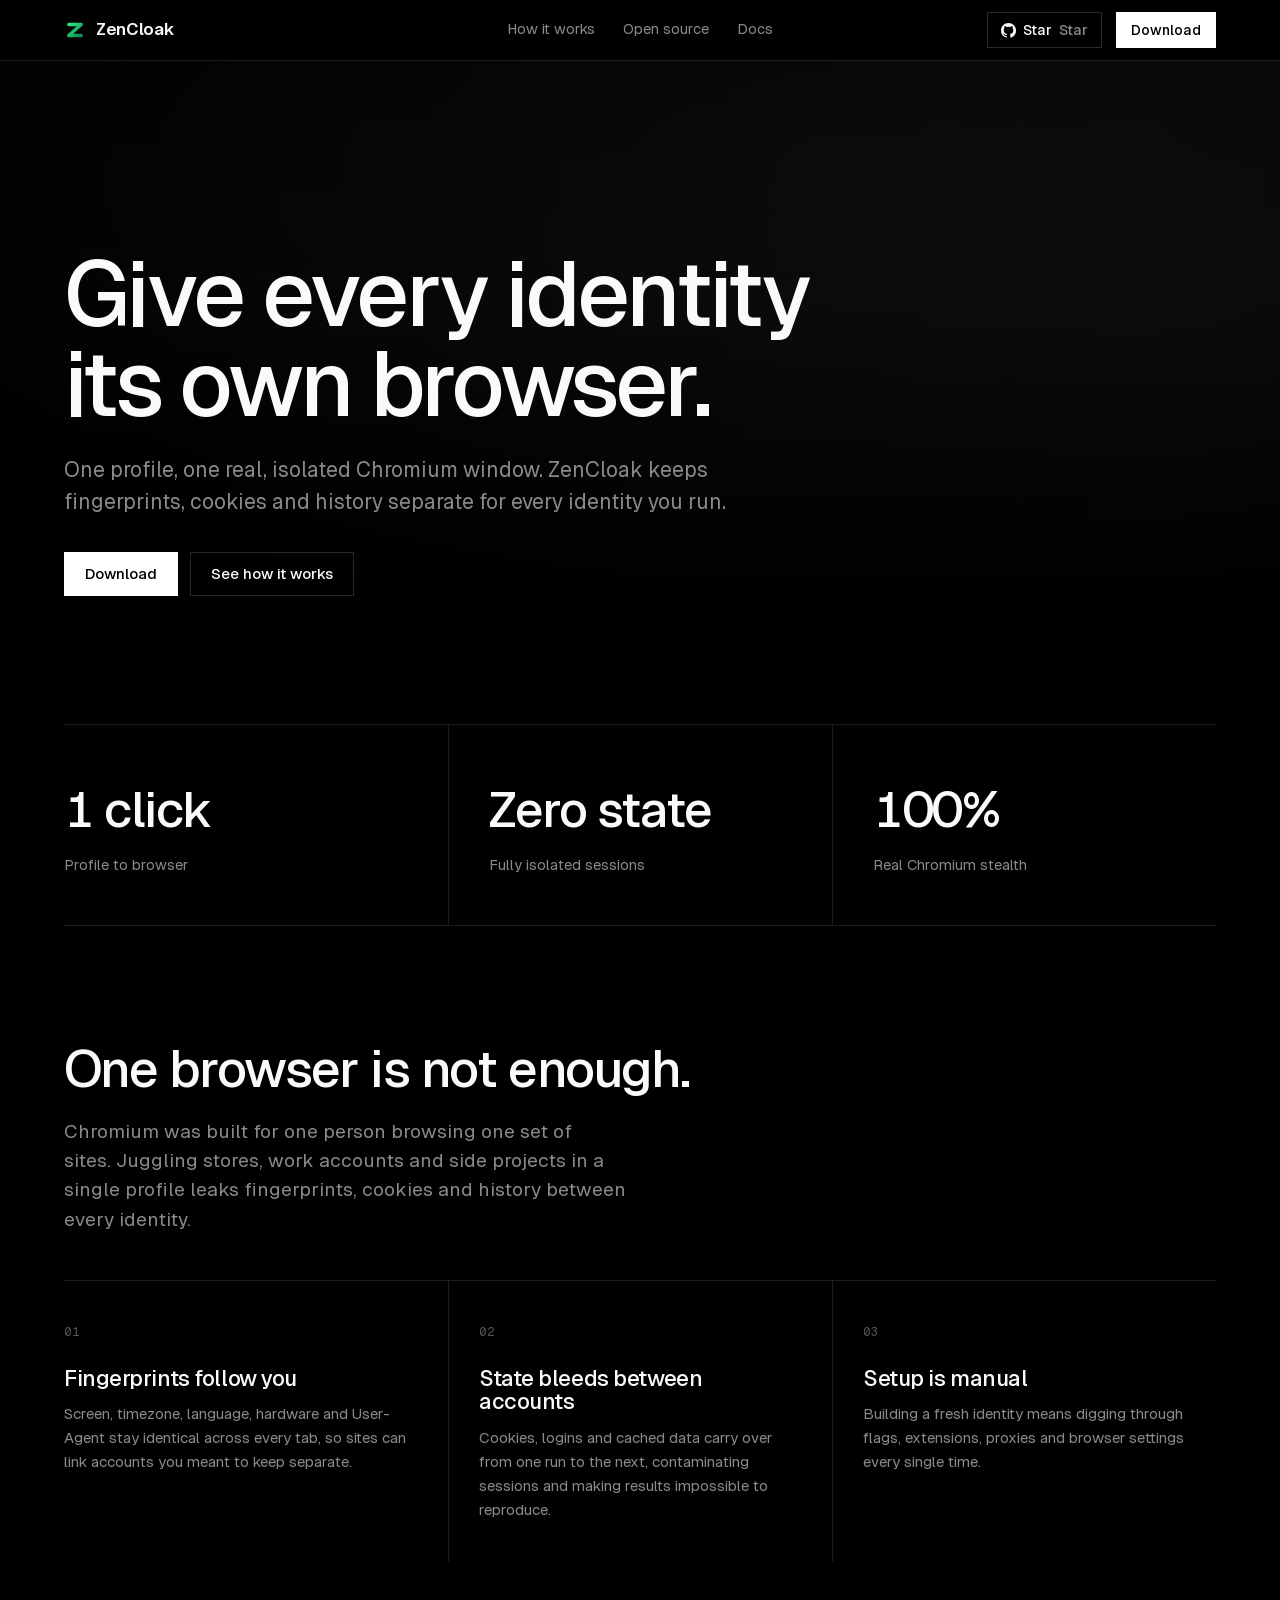
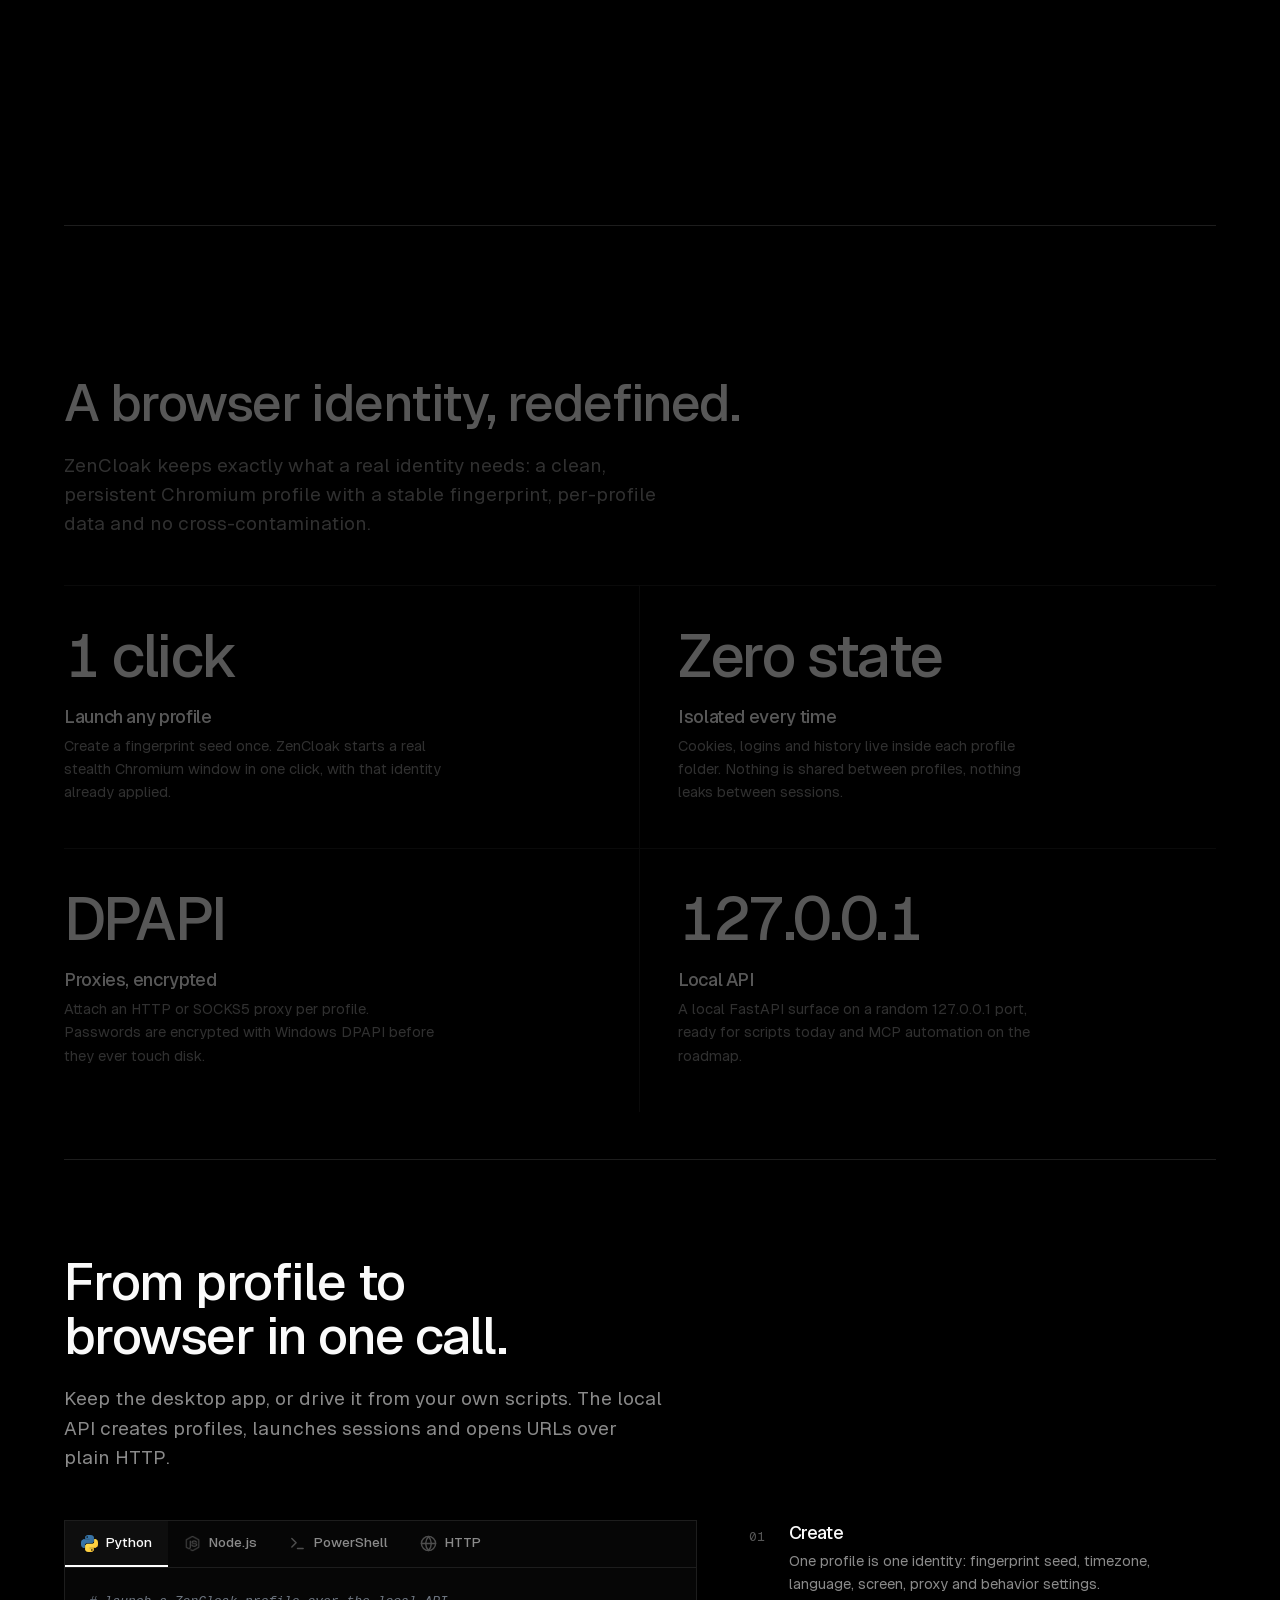
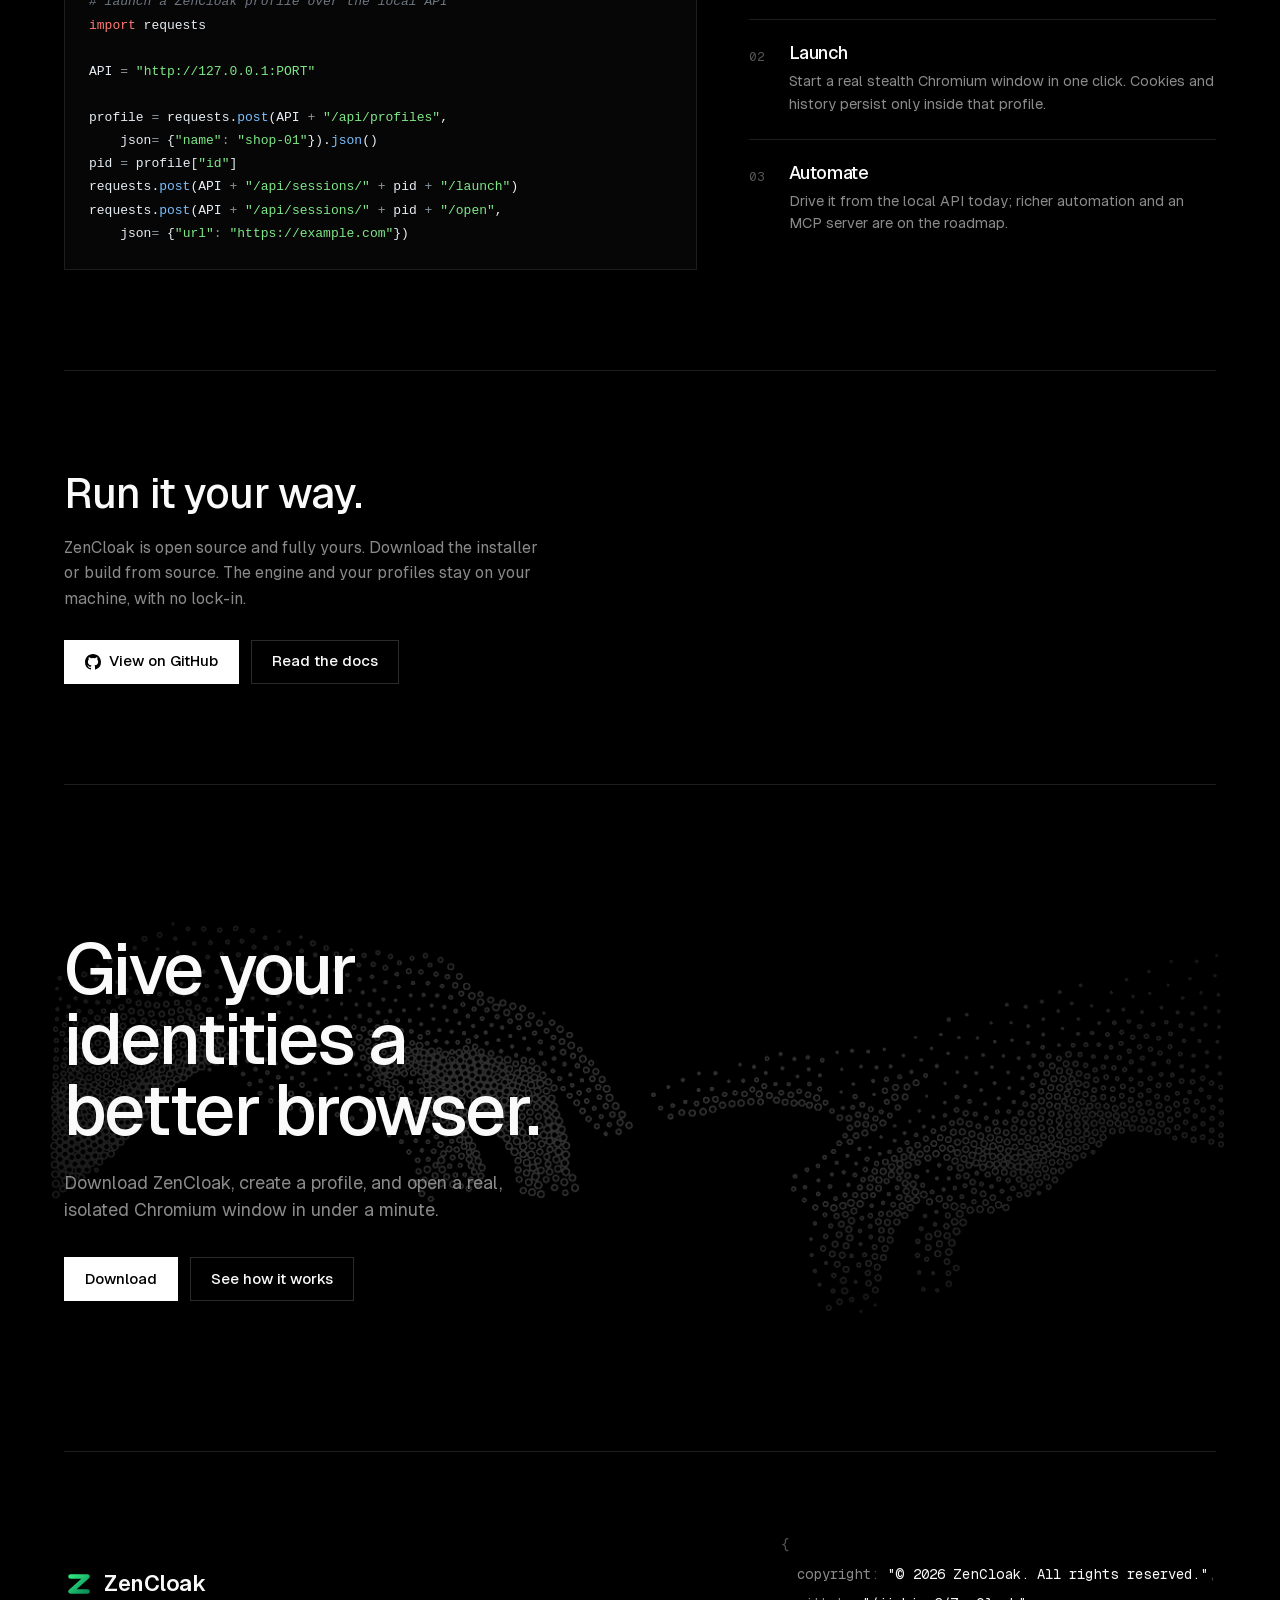
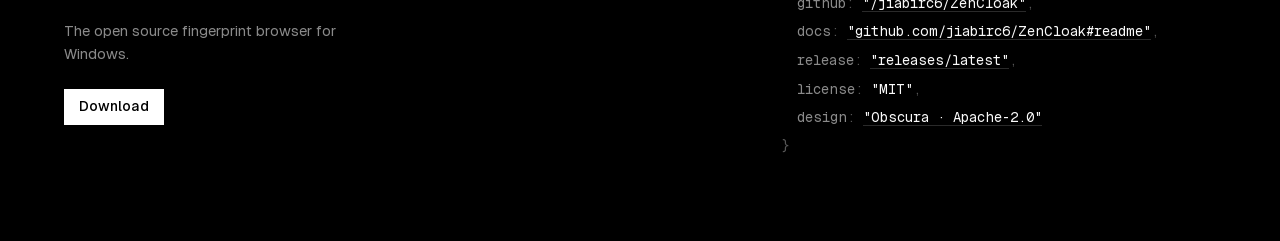
==== site/index.html @ c6fc1a73 "feat: add GitHub Pages homepage for ZenCloak" ====
<!DOCTYPE html>
<html lang="en"><head>
<meta charset="UTF-8">
<meta name="viewport" content="width=device-width, initial-scale=1.0">
<title>ZenCloak · Give every identity its own browser</title>
<meta name="description" content="ZenCloak is an open source fingerprint browser for Windows, built on CloakBrowser stealth Chromium. One profile, one isolated browser identity.">
<link rel="icon" href="favicon.ico" sizes="32x32">
<meta name="theme-color" content="#000000">
<link rel="stylesheet" href="styles.css">
</head>
<body>

<header class="nav">
  <div class="wrap nav-inner">
    <a class="brand" href="#top" aria-label="ZenCloak home">
      <img class="mark" src="assets/logo.svg" alt=""> ZenCloak
    </a>
    <nav class="nav-links">
      <a href="#how">How it works</a>
      <a href="#opensource">Open source</a>
      <a href="https://github.com/jiabirc6/ZenCloak#readme">Docs</a>
    </nav>
    <div class="nav-right">
      <a class="gh-pill" href="#opensource">
        <svg width="15" height="15" viewBox="0 0 16 16" fill="currentColor" aria-hidden="true"><path d="M8 0C3.58 0 0 3.58 0 8a8 8 0 0 0 5.47 7.59c.4.07.55-.17.55-.38v-1.34c-2.23.49-2.7-1.07-2.7-1.07-.36-.93-.89-1.18-.89-1.18-.73-.5.05-.49.05-.49.81.06 1.24.83 1.24.83.71 1.22 1.87.87 2.33.66.07-.52.28-.87.51-1.07-1.78-.2-3.64-.89-3.64-3.95 0-.87.31-1.59.82-2.15-.08-.2-.36-1.02.08-2.12 0 0 .67-.21 2.2.82a7.6 7.6 0 0 1 4 0c1.53-1.04 2.2-.82 2.2-.82.44 1.1.16 1.92.08 2.12.51.56.82 1.28.82 2.15 0 3.07-1.87 3.75-3.65 3.95.29.25.54.73.54 1.48v2.2c0 .21.15.46.55.38A8 8 0 0 0 16 8c0-4.42-3.58-8-8-8Z"></path></svg>
        <span class="star-text">Star</span>
        <span class="star" id="starCount">Star</span>
      </a>
      <a class="btn btn-primary btn-sm" href="https://github.com/jiabirc6/ZenCloak/releases/latest">Download</a>
    </div>
    <button class="nav-toggle" id="navToggle" aria-label="Menu" aria-expanded="false"><span></span></button>
  </div>
</header>
<div class="mnav" id="mnav">
  <a href="#how">How it works</a>
  <a href="#opensource">Open source</a>
  <a href="https://github.com/jiabirc6/ZenCloak#readme">Docs</a>
  <div class="mcta"><a class="btn btn-primary" href="https://github.com/jiabirc6/ZenCloak/releases/latest" style="width:100%;justify-content:center">Download</a></div>
</div>

<a id="top"></a>

<section class="hero">
  <video class="hero-video" autoplay="" muted="" loop="" playsinline="" webkit-playsinline="" preload="auto" disablepictureinpicture="">
    <source src="assets/hero-bg.mp4" type="video/mp4">
  </video>
  <div class="hero-veil"></div>
  <div class="hero-inner">
    <div class="hero-copy">
      <h1 class="reveal in">Give every identity<br>its own browser.</h1>
      <p class="hero-sub reveal d1 in">One profile, one real, isolated Chromium window. ZenCloak keeps fingerprints, cookies and history separate for every identity you run.</p>
      <div class="hero-actions reveal d2 in">
        <a class="btn btn-primary" href="https://github.com/jiabirc6/ZenCloak/releases/latest">Download</a>
        <a class="btn btn-ghost" href="#how">See how it works</a>
      </div>
    </div>
  </div>
</section>

<section class="statband">
  <div class="wrap stats">
    <div class="stat reveal in"><div class="num" data-count="1" data-suffix=" click">1 click</div><div class="lbl">Profile to browser</div></div>
    <div class="stat reveal d1 in"><div class="num">Zero state</div><div class="lbl">Fully isolated sessions</div></div>
    <div class="stat reveal d2 in"><div class="num" data-count="100" data-suffix="%">100%</div><div class="lbl">Real Chromium stealth</div></div>
  </div>
</section>

<div class="stack">

  <section class="section stack-panel" id="problem">
    <div class="panel-body">
      <div class="section-inner">
        <div class="sec-head">
          <h2 class="h-section reveal in">One browser is not enough.</h2>
          <p class="lead reveal d1 in">Chromium was built for one person browsing one set of sites. Juggling stores, work accounts and side projects in a single profile leaks fingerprints, cookies and history between every identity.</p>
        </div>
        <div class="prob-grid">
          <div class="prob reveal in">
            <span class="idx">01</span>
            <h3>Fingerprints follow you</h3>
            <p>Screen, timezone, language, hardware and User-Agent stay identical across every tab, so sites can link accounts you meant to keep separate.</p>
          </div>
          <div class="prob reveal d1 in">
            <span class="idx">02</span>
            <h3>State bleeds between accounts</h3>
            <p>Cookies, logins and cached data carry over from one run to the next, contaminating sessions and making results impossible to reproduce.</p>
          </div>
          <div class="prob reveal d2 in">
            <span class="idx">03</span>
            <h3>Setup is manual</h3>
            <p>Building a fresh identity means digging through flags, extensions, proxies and browser settings every single time.</p>
          </div>
        </div>
      </div>
    </div>
  </section>

  <section class="section stack-panel" id="engine">
    <div class="panel-body">
      <div class="section-inner">
        <div class="sec-head">
          <h2 class="h-section reveal in">A browser identity, redefined.</h2>
          <p class="lead reveal d1 in">ZenCloak keeps exactly what a real identity needs: a clean, persistent Chromium profile with a stable fingerprint, per-profile data and no cross-contamination.</p>
        </div>
        <div class="feat-grid">
          <div class="feat reveal in">
            <div class="metric">1 click</div>
            <h3>Launch any profile</h3>
            <p>Create a fingerprint seed once. ZenCloak starts a real stealth Chromium window in one click, with that identity already applied.</p>
          </div>
          <div class="feat reveal d1 in">
            <div class="metric">Zero state</div>
            <h3>Isolated every time</h3>
            <p>Cookies, logins and history live inside each profile folder. Nothing is shared between profiles, nothing leaks between sessions.</p>
          </div>
          <div class="feat reveal in">
            <div class="metric">DPAPI</div>
            <h3>Proxies, encrypted</h3>
            <p>Attach an HTTP or SOCKS5 proxy per profile. Passwords are encrypted with Windows DPAPI before they ever touch disk.</p>
          </div>
          <div class="feat reveal d1 in">
            <div class="metric">127.0.0.1</div>
            <h3>Local API</h3>
            <p>A local FastAPI surface on a random 127.0.0.1 port, ready for scripts today and MCP automation on the roadmap.</p>
          </div>
        </div>
      </div>
    </div>
  </section>

</div>

<section class="section" id="how">
  <div class="section-inner">
    <div class="sec-head">
      <h2 class="h-section reveal in">From profile to browser in one call.</h2>
      <p class="lead reveal d1 in">Keep the desktop app, or drive it from your own scripts. The local API creates profiles, launches sessions and opens URLs over plain HTTP.</p>
    </div>
    <div class="how">
      <div class="code-panel reveal in">
        <div class="code-tabs" role="tablist">
          <button class="code-tab active" data-lang="py" role="tab"><img src="assets/tech/python.png" alt="">Python</button>
          <button class="code-tab" data-lang="js" role="tab"><img src="assets/tech/node.png" alt="">Node.js</button>
          <button class="code-tab" data-lang="pwsh" role="tab"><svg width="17" height="17" viewBox="0 0 24 24" fill="none" stroke="currentColor" stroke-width="2" stroke-linecap="round" stroke-linejoin="round" aria-hidden="true"><polyline points="4 17 10 11 4 5"></polyline><line x1="12" y1="19" x2="20" y2="19"></line></svg>PowerShell</button>
          <button class="code-tab" data-lang="http" role="tab"><svg width="17" height="17" viewBox="0 0 24 24" fill="none" stroke="currentColor" stroke-width="2" stroke-linecap="round" stroke-linejoin="round" aria-hidden="true"><circle cx="12" cy="12" r="10"></circle><line x1="2" y1="12" x2="22" y2="12"></line><path d="M12 2a15.3 15.3 0 0 1 4 10 15.3 15.3 0 0 1-4 10 15.3 15.3 0 0 1-4-10 15.3 15.3 0 0 1 4-10z"></path></svg>HTTP</button>
        </div>
        <div class="code-body" id="codeBody"><pre></pre></div>
      </div>
      <div class="steps reveal d1 in">
        <div class="step">
          <span class="sidx">01</span>
          <div><h3>Create</h3><p>One profile is one identity: fingerprint seed, timezone, language, screen, proxy and behavior settings.</p></div>
        </div>
        <div class="step">
          <span class="sidx">02</span>
          <div><h3>Launch</h3><p>Start a real stealth Chromium window in one click. Cookies and history persist only inside that profile.</p></div>
        </div>
        <div class="step">
          <span class="sidx">03</span>
          <div><h3>Automate</h3><p>Drive it from the local API today; richer automation and an MCP server are on the roadmap.</p></div>
        </div>
      </div>
    </div>
  </div>
</section>

<section class="section" id="opensource">
  <div class="section-inner">
    <div class="oss oss-single">
      <div class="reveal in">
        <h2>Run it your way.</h2>
        <p>ZenCloak is open source and fully yours. Download the installer or build from source. The engine and your profiles stay on your machine, with no lock-in.</p>
        <div class="oss-actions">
          <a class="btn btn-primary" href="https://github.com/jiabirc6/ZenCloak">
            <svg width="16" height="16" viewBox="0 0 16 16" fill="currentColor" aria-hidden="true"><path d="M8 0C3.58 0 0 3.58 0 8a8 8 0 0 0 5.47 7.59c.4.07.55-.17.55-.38v-1.34c-2.23.49-2.7-1.07-2.7-1.07-.36-.93-.89-1.18-.89-1.18-.73-.5.05-.49.05-.49.81.06 1.24.83 1.24.83.71 1.22 1.87.87 2.33.66.07-.52.28-.87.51-1.07-1.78-.2-3.64-.89-3.64-3.95 0-.87.31-1.59.82-2.15-.08-.2-.36-1.02.08-2.12 0 0 .67-.21 2.2.82a7.6 7.6 0 0 1 4 0c1.53-1.04 2.2-.82 2.2-.82.44 1.1.16 1.92.08 2.12.51.56.82 1.28.82 2.15 0 3.07-1.87 3.75-3.65 3.95.29.25.54.73.54 1.48v2.2c0 .21.15.46.55.38A8 8 0 0 0 16 8c0-4.42-3.58-8-8-8Z"></path></svg>
            View on GitHub
          </a>
          <a class="btn btn-ghost" href="https://github.com/jiabirc6/ZenCloak#readme">Read the docs</a>
        </div>
      </div>
    </div>
  </div>
</section>

<section class="cta" id="cta">
  <div class="cta-hands"><img src="assets/dot-matrix-hands.png" alt=""></div>
  <div class="cta-mask"></div>
  <div class="cta-inner">
    <div class="cta-copy">
      <h2 class="reveal in">Give your identities a<br>better browser.</h2>
      <p class="reveal d1 in">Download ZenCloak, create a profile, and open a real, isolated Chromium window in under a minute.</p>
      <div class="cta-actions reveal d2 in">
        <a class="btn btn-primary" href="https://github.com/jiabirc6/ZenCloak/releases/latest">Download</a>
        <a class="btn btn-ghost" href="#how">See how it works</a>
      </div>
    </div>
  </div>
</section>

<footer class="footer">
  <div class="footer-inner">
    <div class="footer-brand">
      <a class="brand brand-lg" href="#top"><img class="mark" src="assets/logo.svg" alt=""> ZenCloak</a>
      <p class="tagline">The open source fingerprint browser for Windows.</p>
      <div class="footer-cta"><a class="btn btn-primary btn-sm" href="https://github.com/jiabirc6/ZenCloak/releases/latest">Download</a></div>
    </div>
    <pre class="footer-config" aria-label="Footer links"><span class="brace">{</span>
  <span class="k">copyright</span><span class="p">:</span> <span class="s">"© 2026 ZenCloak. All rights reserved."</span><span class="p">,</span>
  <span class="k">github</span><span class="p">:</span> <a class="s lnk" href="https://github.com/jiabirc6/ZenCloak">"/jiabirc6/ZenCloak"</a><span class="p">,</span>
  <span class="k">docs</span><span class="p">:</span> <a class="s lnk" href="https://github.com/jiabirc6/ZenCloak#readme">"github.com/jiabirc6/ZenCloak#readme"</a><span class="p">,</span>
  <span class="k">release</span><span class="p">:</span> <a class="s lnk" href="https://github.com/jiabirc6/ZenCloak/releases/latest">"releases/latest"</a><span class="p">,</span>
  <span class="k">license</span><span class="p">:</span> <span class="s">"MIT"</span><span class="p">,</span>
  <span class="k">design</span><span class="p">:</span> <a class="s lnk" href="https://github.com/h4ckf0r0day/obscura">"Obscura · Apache-2.0"</a>
<span class="brace">}</span></pre>
  </div>
</footer>

<script src="app.js"></script>

</body></html>
---- site/styles.css ----
@font-face{font-family:'Geist';src:url('fonts/Geist-Variable.woff2') format('woff2');font-weight:300 700;font-display:swap;}
@font-face{font-family:'Geist Mono';src:url('fonts/GeistMono-Variable.woff2') format('woff2');font-weight:400 500;font-display:swap;}
/* ============================================================
   OBSCURA, monochrome browser-engine landing page
   Geist / Geist Mono · sharp corners · pure black & white
   ============================================================ */

:root {
  --bg: #000000;
  --bg-1: #0a0a0a;
  --bg-2: #121212;
  --line: #1d1d1d;
  --line-2: #2a2a2a;
  --fg: #e8e8e8;
  --fg-strong: #fafafa;
  --muted: #8a8a8a;
  --faint: #565656;
  --white: #ffffff;

  --sans: "Geist", -apple-system, BlinkMacSystemFont, "Segoe UI", sans-serif;
  --mono: "Geist Mono", ui-monospace, "SF Mono", Menlo, monospace;

  --maxw: 1200px;
  --pad: 24px;
  --ease: cubic-bezier(0.22, 1, 0.36, 1);
}

* { margin: 0; padding: 0; box-sizing: border-box; }

html { scroll-behavior: smooth; }

body {
  background: var(--bg);
  color: var(--fg);
  font-family: var(--sans);
  font-feature-settings: "cv01", "cv03", "ss01";
  -webkit-font-smoothing: antialiased;
  text-rendering: optimizeLegibility;
  line-height: 1.5;
  overflow-x: hidden;
}

::selection { background: var(--white); color: #000; }

a { color: inherit; text-decoration: none; }
img, video { display: block; max-width: 100%; }

/* ---------- layout primitives ---------- */
.wrap {
  width: 100%;
  max-width: var(--maxw);
  margin: 0 auto;
  padding-left: var(--pad);
  padding-right: var(--pad);
}

/* section dividers, constrained to the content column (not full-bleed) */
.section { position: relative; }
.section, .statband, .cta, .footer { position: relative; }
.section::before, .statband::before, .cta::before, .footer::before {
  content: "";
  position: absolute; top: 0; left: 50%; transform: translateX(-50%);
  width: calc(min(var(--maxw), 100%) - 2 * var(--pad));
  height: 1px; background: var(--line);
  pointer-events: none; z-index: 5;
}
.section-inner {
  max-width: var(--maxw);
  margin: 0 auto;
  padding: 0 var(--pad);
}

.eyebrow {
  font-family: var(--mono);
  font-size: 12px;
  letter-spacing: 0.16em;
  text-transform: uppercase;
  color: var(--muted);
  display: inline-flex;
  align-items: center;
  gap: 10px;
}
.eyebrow::before {
  content: "";
  width: 6px; height: 6px;
  background: var(--white);
  display: inline-block;
}

h1, h2, h3 { font-weight: 500; letter-spacing: -0.02em; color: var(--fg-strong); line-height: 1.05; }

.h-section {
  font-size: clamp(30px, 4.4vw, 52px);
  font-weight: 500;
  letter-spacing: -0.03em;
  text-wrap: balance;
}
.lead {
  color: var(--muted);
  font-size: clamp(16px, 1.6vw, 19px);
  max-width: 46ch;
  line-height: 1.55;
  text-wrap: pretty;
}

/* ---------- buttons ---------- */
.btn {
  display: inline-flex;
  align-items: center;
  gap: 8px;
  height: 44px;
  padding: 0 20px;
  font-family: var(--sans);
  font-size: 15px;
  font-weight: 500;
  border: 1px solid transparent;
  cursor: pointer;
  white-space: nowrap;
  transition: background .18s var(--ease), color .18s var(--ease),
              border-color .18s var(--ease), transform .18s var(--ease);
}
.btn:active { transform: translateY(1px); }
.btn-primary { background: var(--white); color: #000; }
.btn-primary:hover { background: #d6d6d6; }
.btn-ghost { background: transparent; color: var(--fg-strong); border-color: var(--line-2); }
.btn-ghost:hover { border-color: #555; background: rgba(255,255,255,0.06); }
.btn-sm { height: 36px; padding: 0 14px; font-size: 14px; }
.btn .arrow { transition: transform .2s var(--ease); }
.btn:hover .arrow { transform: translateX(3px); }

/* ============================================================
   NAV
   ============================================================ */
.nav {
  position: sticky;
  top: 0;
  z-index: 100;
  border-bottom: 1px solid var(--line);
  background: rgba(0,0,0,0.55);
  backdrop-filter: blur(14px) saturate(140%);
  -webkit-backdrop-filter: blur(14px) saturate(140%);
}
.nav-inner {
  height: 60px;
  display: grid;
  grid-template-columns: 1fr auto 1fr;
  align-items: center;
  gap: 24px;
}
.brand { display: flex; align-items: center; gap: 10px; font-weight: 600; letter-spacing: -0.02em; font-size: 17px; color: var(--fg-strong); justify-self: start; }
.brand .mark {
  width: 22px; height: 22px;
  display: block;
  object-fit: contain;
}
.nav-links { display: flex; align-items: center; gap: 28px; justify-self: center; }
.nav-links a { font-size: 14.5px; color: var(--muted); transition: color .15s; }
.nav-links a:hover { color: var(--fg-strong); }
.nav-right { display: flex; align-items: center; gap: 14px; justify-self: end; }
.gh-pill {
  display: inline-flex; align-items: center; gap: 7px;
  height: 36px; padding: 0 13px;
  border: 1px solid var(--line-2);
  border-radius: 0;
  font-family: var(--sans); font-size: 14px; font-weight: 500; color: var(--fg-strong);
  transition: border-color .15s, background .15s;
}
.gh-pill:hover { border-color: #4a4a4a; background: var(--bg-1); }
.gh-pill .star { color: var(--muted); font-variant-numeric: tabular-nums; }
.nav-toggle { display: none; }

/* ============================================================
   HERO
   ============================================================ */
.hero {
  position: relative;
  overflow: hidden;
  background:
    radial-gradient(120% 90% at 72% 18%, #161616 0%, #0b0b0b 46%, #000 78%);
}
.hero-video {
  position: absolute; inset: 0;
  width: 100%; height: 100%;
  object-fit: cover;
  opacity: 0.65;
  filter: contrast(1.04) saturate(1.05);
  pointer-events: none;
  z-index: 0;
}
.hero-veil {
  position: absolute; inset: 0; z-index: 1;
  background:
    linear-gradient(90deg, rgba(0,0,0,0.55) 0%, rgba(0,0,0,0.4) 55%, rgba(0,0,0,0.25) 100%),
    linear-gradient(180deg, rgba(0,0,0,0.25) 0%, rgba(0,0,0,0) 38%, rgba(0,0,0,0.5) 82%, #000 100%);
  pointer-events: none;
}
.hero-inner {
  position: relative; z-index: 2;
  max-width: var(--maxw);
  margin: 0 auto;
  padding: clamp(96px, 15vw, 188px) var(--pad) clamp(72px, 10vw, 132px);
  display: grid;
  gap: 40px;
}
.hero-copy { max-width: 880px; }
.hero h1 {
  font-size: clamp(44px, 7.2vw, 92px);
  font-weight: 500;
  letter-spacing: -0.04em;
  line-height: 0.98;
  margin-top: 0;
  text-wrap: balance;
}
.hero-sub {
  margin-top: 26px;
  font-size: clamp(17px, 1.9vw, 21px);
  color: var(--muted);
  max-width: 50ch;
  line-height: 1.5;
  text-wrap: pretty;
}
.hero-actions { margin-top: 34px; display: flex; gap: 12px; flex-wrap: wrap; }
.hero-meta {
  margin-top: 22px;
  font-family: var(--mono); font-size: 12.5px; color: var(--faint);
  display: flex; gap: 18px; flex-wrap: wrap; align-items: center;
}
.hero-meta .dot { width: 5px; height: 5px; background: var(--faint); display: inline-block; }

/* terminal card in hero */
.term {
  border: 1px solid var(--line-2);
  background: rgba(8,8,8,0.85);
  backdrop-filter: blur(6px);
  width: 100%;
  max-width: 560px;
  font-family: var(--mono);
  font-size: 13px;
}
.term-bar {
  display: flex; align-items: center; gap: 8px;
  height: 38px; padding: 0 14px;
  border-bottom: 1px solid var(--line);
  color: var(--faint);
}
.term-bar .dots { display: flex; gap: 6px; }
.term-bar .dots i { width: 9px; height: 9px; border: 1px solid var(--line-2); display: block; }
.term-bar .title { margin-left: 6px; letter-spacing: 0.05em; font-size: 12px; }
.term-body { padding: 16px 16px 18px; line-height: 1.75; min-height: 156px; }
.term-body .ln { white-space: pre-wrap; }
.term .c-key { color: #fff; }
.term .c-mut { color: var(--faint); }
.term .c-str { color: #b9b9b9; }
.term .c-ok { color: #fff; }
.term .cursor {
  display: inline-block; width: 8px; height: 15px; background: var(--white);
  vertical-align: -2px; margin-left: 2px;
  animation: blink 1s steps(1) infinite;
}
@keyframes blink { 50% { opacity: 0; } }

/* ---------- stats band ---------- */
.statband { background: #000; }
.stats { display: grid; grid-template-columns: repeat(3, 1fr); }
.stat { padding: 48px 40px; }
.stat:first-child { padding-left: 0; }
.stat:last-child { padding-right: 0; }
.stat + .stat { border-left: 1px solid var(--line); }
.stat .num {
  font-size: clamp(34px, 4vw, 50px);
  font-weight: 500; letter-spacing: -0.03em; color: var(--fg-strong);
  font-variant-numeric: tabular-nums;
}
.stat .lbl { margin-top: 8px; color: var(--muted); font-size: 14.5px; }

/* ============================================================
   SECTION HEADERS
   ============================================================ */
.sec-head { padding: clamp(60px, 8vw, 96px) 0 clamp(30px, 4vw, 48px); max-width: 760px; }
.sec-head .eyebrow { margin-bottom: 22px; }
.sec-head .lead { margin-top: 20px; }

/* ============================================================
   PROBLEM, numbered list
   ============================================================ */
.prob-grid {
  display: grid;
  grid-template-columns: repeat(3, 1fr);
  border-top: 1px solid var(--line);
  padding-bottom: clamp(48px, 7vw, 90px);
}
.prob {
  padding: 38px 30px 40px;
  border-left: 1px solid var(--line);
  position: relative;
}
.prob:first-child { border-left: none; }
.prob:first-child { padding-left: 0; }
.prob:last-child { padding-right: 0; }
.prob .idx { font-family: var(--mono); font-size: 12px; color: var(--faint); letter-spacing: 0.1em; }
.prob h3 { font-size: 22px; margin: 24px 0 12px; letter-spacing: -0.02em; }
.prob p { color: var(--muted); font-size: 15px; line-height: 1.6; }

/* ============================================================
   STACK, sticky panels (Problem to Engine overlap)
   ============================================================ */
.stack { position: relative; z-index: 1; }
.stack-panel {
  position: sticky;
  top: 0;
  min-height: 100vh;
  background: #000;
  display: flex;
  flex-direction: column;
  justify-content: flex-start;
  padding: clamp(82px, 13vh, 132px) 0 clamp(60px, 9vh, 100px);
  overflow: hidden;
  will-change: transform;
}
#engine.stack-panel { z-index: 2; }
.panel-body {
  width: 100%;
  transform-origin: center 42%;
  will-change: transform, opacity, filter;
}
/* tighten grids inside panels (they are vertically centered now) */
.stack-panel .feat-grid { margin-bottom: 0; }
.stack-panel .prob-grid { padding-bottom: 0; }
.stack-panel .sec-head { padding: 0 0 clamp(28px, 4vw, 46px); }
/* the leading-edge line that reads as the rising card's top */
.stack-panel::before { z-index: 6; }

@media (prefers-reduced-motion: reduce) {
  .stack-panel { position: static; min-height: 0; padding: clamp(60px,8vw,96px) 0; display: block; }
  .panel-body { transform: none !important; opacity: 1 !important; filter: none !important; }
}
@media (max-width: 760px) {
  .stack-panel { min-height: 0; padding: clamp(60px,12vw,90px) 0; display: block; position: static; }
  .panel-body { transform: none !important; opacity: 1 !important; filter: none !important; }
}

/* ============================================================
   SOLUTION, metric feature cards
   ============================================================ */
.feat-grid {
  display: grid;
  grid-template-columns: repeat(2, 1fr);
  border-top: 1px solid var(--line);
  margin-bottom: clamp(48px, 7vw, 90px);
}
.feat {
  padding: 40px 38px 44px;
  border-right: 1px solid var(--line);
  border-bottom: 1px solid var(--line);
  position: relative;
  transition: background .25s var(--ease);
}
.feat:nth-child(odd) { padding-left: 0; }
.feat:nth-child(even) { padding-right: 0; border-right: none; }
.feat:nth-last-child(-n+2) { border-bottom: none; }
.feat:hover { background: var(--bg-1); }
.feat .tag {
  font-family: var(--mono); font-size: 11.5px; letter-spacing: 0.14em;
  text-transform: uppercase; color: var(--muted);
}
.feat .metric {
  font-size: clamp(40px, 5vw, 60px);
  font-weight: 500; letter-spacing: -0.04em; color: var(--fg-strong);
  margin: 0 0 4px; line-height: 1; font-variant-numeric: tabular-nums;
}
.feat h3 { font-size: 18px; margin-top: 22px; margin-bottom: 8px; }
.feat p { color: var(--muted); font-size: 14.5px; line-height: 1.6; max-width: 38ch; }

/* ============================================================
   HOW IT WORKS, code + steps
   ============================================================ */
.how {
  display: grid;
  grid-template-columns: 1.15fr 0.85fr;
  gap: 52px;
  align-items: start;
  padding-bottom: clamp(56px, 8vw, 100px);
}
.how > * { min-width: 0; }
.steps { display: flex; flex-direction: column; }
.step {
  display: grid;
  grid-template-columns: 38px 1fr;
  gap: 2px;
  padding: 24px 0;
  border-top: 1px solid var(--line);
}
.step:first-child { border-top: none; padding-top: 4px; }
.step .sidx { font-family: var(--mono); font-size: 13px; color: var(--faint); padding-top: 3px; }
.step h3 { font-size: 18px; margin-bottom: 7px; }
.step p { color: var(--muted); font-size: 14.5px; line-height: 1.55; }

.code-panel {
  border: 1px solid var(--line);
  background: #060606;
  display: flex;
  flex-direction: column;
  overflow: hidden;
  min-width: 0;
}
.code-tabs {
  display: flex; align-items: stretch;
  border-bottom: 1px solid var(--line);
  overflow-x: auto;
  scrollbar-width: none;
}
.code-tabs::-webkit-scrollbar { display: none; }
.code-tab {
  display: inline-flex; align-items: center; gap: 8px;
  padding: 0 16px; height: 46px;
  font-family: var(--sans); font-size: 13.5px; font-weight: 500;
  color: var(--muted); background: transparent;
  border: none; border-bottom: 2px solid transparent;
  cursor: pointer; white-space: nowrap; flex: none;
  transition: color .16s, background .16s, border-color .16s;
}
.code-tab img { width: 17px; height: 17px; object-fit: contain; display: block; opacity: .55; transition: opacity .16s, filter .16s; filter: grayscale(1); }
.code-tab svg { width: 17px; height: 17px; opacity: .55; transition: opacity .16s, filter .16s; }
.code-tab:hover { color: var(--fg-strong); background: rgba(255,255,255,0.02); }
.code-tab:hover img { opacity: 1; filter: grayscale(0); }
.code-tab:hover svg { opacity: 1; }
.code-tab.active { color: var(--fg-strong); border-bottom-color: var(--white); background: rgba(255,255,255,0.03); }
.code-tab.active img { opacity: 1; filter: grayscale(0); }
.code-tab.active svg { opacity: 1; }
.code-tab.soon { color: var(--faint); cursor: default; font-family: var(--mono); font-size: 11.5px; letter-spacing: 0.08em; text-transform: uppercase; margin-left: auto; }
.code-tab.soon:hover { background: transparent; color: var(--faint); }
.code-body {
  flex: 1; padding: 22px 24px 24px;
  font-family: var(--mono); font-size: 13px; line-height: 1.78;
  color: #e6edf3;
  overflow-x: auto;
}
.code-body pre { white-space: pre; margin: 0; }
.code-line { display: block; }
.tok-kw  { color: #ff7b72; }
.tok-cls { color: #d2a8ff; }
.tok-fn  { color: #79c0ff; }
.tok-str { color: #7ee787; }
.tok-com { color: #6e7681; font-style: italic; }
.tok-num { color: #ffa657; }
.tok-pun { color: #8b949e; }
/* ============================================================
   OPEN SOURCE
   ============================================================ */
.oss {
  display: grid;
  grid-template-columns: 1.1fr 1fr;
  align-items: center;
  gap: 60px;
  padding: clamp(60px, 8vw, 100px) 0;
  border-top: 1px solid var(--line);
}
.oss h2 { font-size: clamp(28px, 3.6vw, 42px); margin-bottom: 20px; }
.oss-single { grid-template-columns: 1fr; }
.oss-single > div { max-width: 620px; }
.oss p { color: var(--muted); font-size: 16px; line-height: 1.6; max-width: 44ch; margin-bottom: 28px; }
.oss-actions { display: flex; gap: 12px; flex-wrap: wrap; }
.oss-card {
  border: 1px solid var(--line-2);
  background: var(--bg-1);
  font-family: var(--mono);
}
.oss-card .top { padding: 18px 20px; border-bottom: 1px solid var(--line); display: flex; align-items: center; justify-content: space-between; }
.oss-card .repo { font-size: 14px; color: var(--fg-strong); display: flex; align-items: center; gap: 9px; }
.oss-card .body { padding: 20px; font-size: 13px; color: var(--muted); line-height: 1.7; }
.oss-card .body .cmd { color: var(--fg); }
.oss-card .body .prompt { color: var(--faint); }
.oss-stats { display: flex; gap: 26px; padding: 16px 20px; border-top: 1px solid var(--line); font-size: 12.5px; color: var(--faint); }
.oss-stats b { color: var(--fg-strong); font-weight: 500; }

/* ============================================================
   PRICING
   ============================================================ */
.price-grid {
  display: grid;
  grid-template-columns: repeat(3, 1fr);
  border-top: 1px solid var(--line);
  margin-bottom: clamp(40px, 6vw, 72px);
}
.tier {
  padding: 38px 36px 40px;
  border-right: 1px solid var(--line);
  display: flex; flex-direction: column;
}
.tier:first-child { padding-left: 0; }
.tier:last-child { padding-right: 0; border-right: none; }
.tier.featured { background: var(--bg-1); }
.tier .name { font-family: var(--mono); font-size: 12px; letter-spacing: 0.14em; text-transform: uppercase; color: var(--muted); display: flex; align-items: center; gap: 10px; }
.tier .name .badge { font-size: 10px; border: 1px solid var(--line-2); padding: 2px 7px; color: var(--fg); letter-spacing: 0.1em; }
.tier .price { margin: 26px 0 4px; display: flex; align-items: baseline; gap: 8px; }
.tier .price .amt { font-size: 46px; font-weight: 500; letter-spacing: -0.03em; color: var(--fg-strong); }
.tier .price .per { font-size: 14px; color: var(--muted); }
.tier .desc { color: var(--muted); font-size: 14.5px; line-height: 1.55; min-height: 44px; }
.tier .tbtn { margin: 26px 0 28px; }
.tier .tbtn .btn { width: 100%; justify-content: center; }
.tier ul { list-style: none; display: grid; gap: 14px; }
.tier li {
  position: relative; padding-left: 23px;
  font-size: 14px; color: var(--fg); line-height: 1.45;
}
.tier li::before {
  content: ""; position: absolute; left: 1px; top: 5px;
  width: 9px; height: 5px;
  border-left: 1.5px solid var(--muted);
  border-bottom: 1.5px solid var(--muted);
  transform: rotate(-45deg);
}

/* ============================================================
   FINAL CTA, dot matrix hands
   ============================================================ */
.cta {
  position: relative;
  overflow: hidden;
}
.cta-inner {
  max-width: var(--maxw);
  margin: 0 auto;
  padding: clamp(80px, 12vw, 150px) var(--pad);
  position: relative;
  min-height: 460px;
  display: flex;
  align-items: center;
}
.cta-hands {
  position: absolute;
  inset: 0;
  display: flex; align-items: center; justify-content: center;
  pointer-events: none;
  z-index: 0;
}
.cta-hands img {
  width: min(100%, 1180px);
  filter: brightness(1.65) contrast(1.08);
  opacity: 0.2;
  object-fit: contain;
  -webkit-mask-image: radial-gradient(118% 108% at 50% 44%, #000 28%, rgba(0,0,0,0.55) 56%, transparent 80%);
  mask-image: radial-gradient(118% 108% at 50% 44%, #000 28%, rgba(0,0,0,0.55) 56%, transparent 80%);
}
.cta-mask {
  position: absolute; inset: 0; z-index: 1;
  background: radial-gradient(95% 130% at 50% 50%, rgba(0,0,0,0) 0%, rgba(0,0,0,0.32) 62%, rgba(0,0,0,0.82) 100%);
  pointer-events: none;
}
.cta-copy { position: relative; z-index: 2; max-width: 620px; }
.cta-copy h2 {
  font-size: clamp(40px, 6vw, 72px);
  font-weight: 500; letter-spacing: -0.04em; line-height: 0.98;
  text-wrap: balance;
}
.cta-copy p { color: var(--muted); font-size: 18px; margin-top: 24px; max-width: 42ch; line-height: 1.5; }
.cta-actions { margin-top: 34px; display: flex; gap: 12px; flex-wrap: wrap; }

/* ============================================================
   FOOTER
   ============================================================ */
.footer { position: relative; }
.footer-inner {
  max-width: var(--maxw); margin: 0 auto;
  padding: 80px var(--pad) 80px;
  display: grid;
  grid-template-columns: 1fr 1fr;
  gap: 48px;
  align-items: center;
}
.footer .brand { margin-bottom: 20px; }
.footer .brand-lg { font-size: 22px; }
.footer .brand-lg .mark { width: 30px; height: 30px; }
.footer .tagline { color: var(--muted); font-size: 14.5px; max-width: 34ch; line-height: 1.55; }
.footer-cta { margin-top: 24px; }

.footer-config {
  font-family: var(--mono);
  font-size: 14px;
  line-height: 2.05;
  color: var(--muted);
  margin: 0;
  white-space: pre;
  overflow-x: auto;
  justify-self: end;
  width: max-content;
  max-width: 100%;
}
.footer-config .brace { color: var(--faint); }
.footer-config .k { color: var(--muted); }
.footer-config .p { color: var(--faint); }
.footer-config .s { color: var(--fg-strong); }
.footer-config a.lnk { color: var(--fg-strong); text-decoration: none; border-bottom: 1px solid var(--line-2); transition: border-color .15s, opacity .15s; }
.footer-config a.lnk:hover { border-color: var(--white); }
@media (max-width: 760px) {
  .footer-config { justify-self: start; max-width: 100%; font-size: 12.5px; padding: 22px 20px; }
}

/* ============================================================
   SCROLL REVEAL
   ============================================================ */
.reveal { opacity: 0; transform: translateY(16px); transition: opacity .7s var(--ease), transform .7s var(--ease); }
.reveal.in { opacity: 1; transform: none; }
.reveal.d1 { transition-delay: .06s; }
.reveal.d2 { transition-delay: .12s; }
.reveal.d3 { transition-delay: .18s; }

@media (prefers-reduced-motion: reduce) {
  .reveal { opacity: 1 !important; transform: none !important; }
  html { scroll-behavior: auto; }
}

/* ============================================================
   RESPONSIVE
   ============================================================ */
@media (max-width: 900px) {
  .how { grid-template-columns: 1fr; gap: 36px; }
  .steps { border-right: none; }
  .oss { grid-template-columns: 1fr; gap: 36px; }
}

@media (max-width: 760px) {
  :root { --pad: 20px; }

  /* --- nav: declutter to brand + CTA + menu --- */
  .nav-links { display: none; }
  .nav-right .gh-pill { display: none; }
  .nav-inner { display: flex; justify-content: space-between; gap: 12px; }
  .nav-toggle {
    display: inline-flex; align-items: center; justify-content: center;
    width: 40px; height: 40px; border: 1px solid var(--line-2); background: transparent; cursor: pointer;
    flex: none;
  }
  .nav-toggle span { width: 17px; height: 1.5px; background: var(--fg); position: relative; transition: background .15s; }
  .nav-toggle span::before, .nav-toggle span::after {
    content: ""; position: absolute; left: 0; width: 17px; height: 1.5px; background: var(--fg);
    transition: transform .22s var(--ease), top .22s var(--ease);
  }
  .nav-toggle span::before { top: -5.5px; }
  .nav-toggle span::after { top: 5.5px; }
  .nav-toggle.open span { background: transparent; }
  .nav-toggle.open span::before { top: 0; transform: rotate(45deg); }
  .nav-toggle.open span::after { top: 0; transform: rotate(-45deg); }

  /* --- hero --- */
  .hero-inner { padding-top: clamp(84px, 22vw, 120px); padding-bottom: 64px; gap: 28px; }
  .hero h1 { font-size: clamp(38px, 11vw, 60px); }
  .hero-sub { font-size: 16.5px; margin-top: 20px; }
  .hero-actions { margin-top: 28px; }
  .hero-actions .btn { flex: 1 1 auto; justify-content: center; min-width: 140px; }

  /* --- stats: single column, flush --- */
  .stats { grid-template-columns: 1fr; }
  .stat { padding: 26px 0; border-left: none; }
  .stat + .stat { border-left: none; border-top: 1px solid var(--line); }

  /* --- section heads --- */
  .sec-head { padding: clamp(48px, 12vw, 72px) 0 clamp(24px, 6vw, 36px); }

  /* --- problem cards: single column, consistent flush padding --- */
  .prob-grid { grid-template-columns: 1fr; }
  .prob, .prob:first-child, .prob:last-child { padding: 30px 0; border-left: none; border-top: 1px solid var(--line); }
  .prob:first-child { border-top: none; padding-top: 4px; }
  .prob h3 { margin: 16px 0 10px; }

  /* --- feature cards: single column, consistent flush padding --- */
  .feat-grid { grid-template-columns: 1fr; }
  .feat,
  .feat:nth-child(odd),
  .feat:nth-child(even) { padding: 30px 0; border-right: none; border-bottom: 1px solid var(--line); }
  .feat:last-child { border-bottom: none; }
  .feat h3 { margin-top: 16px; }

  /* --- how it works --- */
  .step { grid-template-columns: 34px 1fr; }

  /* --- pricing: single column, consistent flush padding --- */
  .price-grid { grid-template-columns: 1fr; }
  .tier,
  .tier:first-child,
  .tier:last-child { padding: 34px 0; border-right: none; border-bottom: 1px solid var(--line); }
  .tier:last-child { border-bottom: none; }
  .tier.featured { background: transparent; }
  .tier .desc { min-height: 0; }

  /* --- CTA --- */
  .cta-inner { min-height: 380px; padding: 80px var(--pad); }
  .cta-copy h2 { font-size: clamp(34px, 10vw, 52px); }
  .cta-copy p { font-size: 16.5px; }
  .cta-actions .btn { flex: 1 1 auto; justify-content: center; min-width: 140px; }

  /* --- footer: stacked, config scrolls inside its own box --- */
  .footer-inner { grid-template-columns: 1fr; gap: 36px; padding: 56px var(--pad); }
  .footer .tagline { max-width: none; }
  .footer-config {
    justify-self: start;
    width: 100%;
    min-width: 0;
    max-width: 100%;
    overflow-x: auto;
    -webkit-overflow-scrolling: touch;
    font-size: 12.5px;
    line-height: 1.9;
    border: 1px solid var(--line);
    background: var(--bg-1);
    padding: 18px 18px;
  }
}

@media (max-width: 420px) {
  .hero h1 { font-size: clamp(34px, 12vw, 46px); }
  .cta-copy h2 br { display: none; }
}

/* ============================================================
   MOBILE DRAWER
   ============================================================ */
.mnav {
  position: fixed; left: 0; right: 0; top: 60px; z-index: 99;
  background: #000; border-bottom: 1px solid var(--line);
  transform: translateY(-8px); opacity: 0; pointer-events: none;
  transition: opacity .2s var(--ease), transform .2s var(--ease);
}
.mnav.open { opacity: 1; transform: none; pointer-events: auto; }
.mnav a { display: block; padding: 17px var(--pad); border-bottom: 1px solid var(--line); color: var(--fg-strong); font-size: 16px; font-weight: 500; }
.mnav a:active { background: var(--bg-1); }
.mnav .mcta { padding: 18px var(--pad) 22px; border-bottom: none; }
.mnav .mcta .btn { height: 48px; }

/* ============================================================
   LEGAL PAGES (terms, privacy)
   ============================================================ */
.legal { max-width: 820px; margin: 0 auto; padding: clamp(48px, 8vw, 96px) var(--pad) clamp(64px, 9vw, 120px); }
.legal-head { padding-bottom: clamp(28px, 4vw, 44px); border-bottom: 1px solid var(--line); margin-bottom: clamp(36px, 5vw, 56px); }
.legal-head h1 { font-size: clamp(34px, 5vw, 54px); letter-spacing: -0.03em; }
.legal-head .updated { font-family: var(--mono); font-size: 12.5px; letter-spacing: 0.08em; text-transform: uppercase; color: var(--faint); margin-top: 18px; }
.legal-head .intro { color: var(--muted); font-size: 17px; line-height: 1.6; margin-top: 22px; max-width: 64ch; text-wrap: pretty; }
.legal h2 { font-size: clamp(21px, 2.4vw, 27px); letter-spacing: -0.02em; margin: clamp(40px, 5vw, 58px) 0 16px; }
.legal h2 .sec-no { font-family: var(--mono); font-size: 0.62em; color: var(--faint); margin-right: 12px; font-weight: 400; }
.legal h3 { font-size: 17px; color: var(--fg-strong); margin: 26px 0 10px; }
.legal p { color: var(--muted); font-size: 15.5px; line-height: 1.72; margin: 14px 0; max-width: 70ch; text-wrap: pretty; }
.legal ul { list-style: none; margin: 14px 0; display: grid; gap: 11px; max-width: 70ch; }
.legal li { position: relative; padding-left: 22px; color: var(--muted); font-size: 15.5px; line-height: 1.65; }
.legal li::before { content: ""; position: absolute; left: 0; top: 10px; width: 6px; height: 1px; background: var(--faint); }
.legal a { color: var(--fg-strong); border-bottom: 1px solid var(--line-2); transition: border-color .15s; }
.legal a:hover { border-color: var(--white); }
.legal strong { color: var(--fg); font-weight: 500; }
.legal .lead-back { display: inline-flex; align-items: center; gap: 8px; font-family: var(--mono); font-size: 12.5px; letter-spacing: 0.06em; text-transform: uppercase; color: var(--muted); margin-bottom: 30px; }
.legal .lead-back:hover { color: var(--fg-strong); border-bottom-color: transparent; }
.legal table { width: 100%; border-collapse: collapse; margin: 18px 0; font-size: 14.5px; }
.legal th, .legal td { text-align: left; padding: 12px 14px; border: 1px solid var(--line); color: var(--muted); vertical-align: top; line-height: 1.55; }
.legal th { color: var(--fg-strong); font-weight: 500; background: var(--bg-1); }
.legal .note { border-left: 1px solid var(--line-2); background: var(--bg-1); padding: 16px 18px; margin: 22px 0; color: var(--muted); font-size: 14.5px; line-height: 1.65; }
@media (max-width: 760px) { .legal { padding-top: 84px; } }
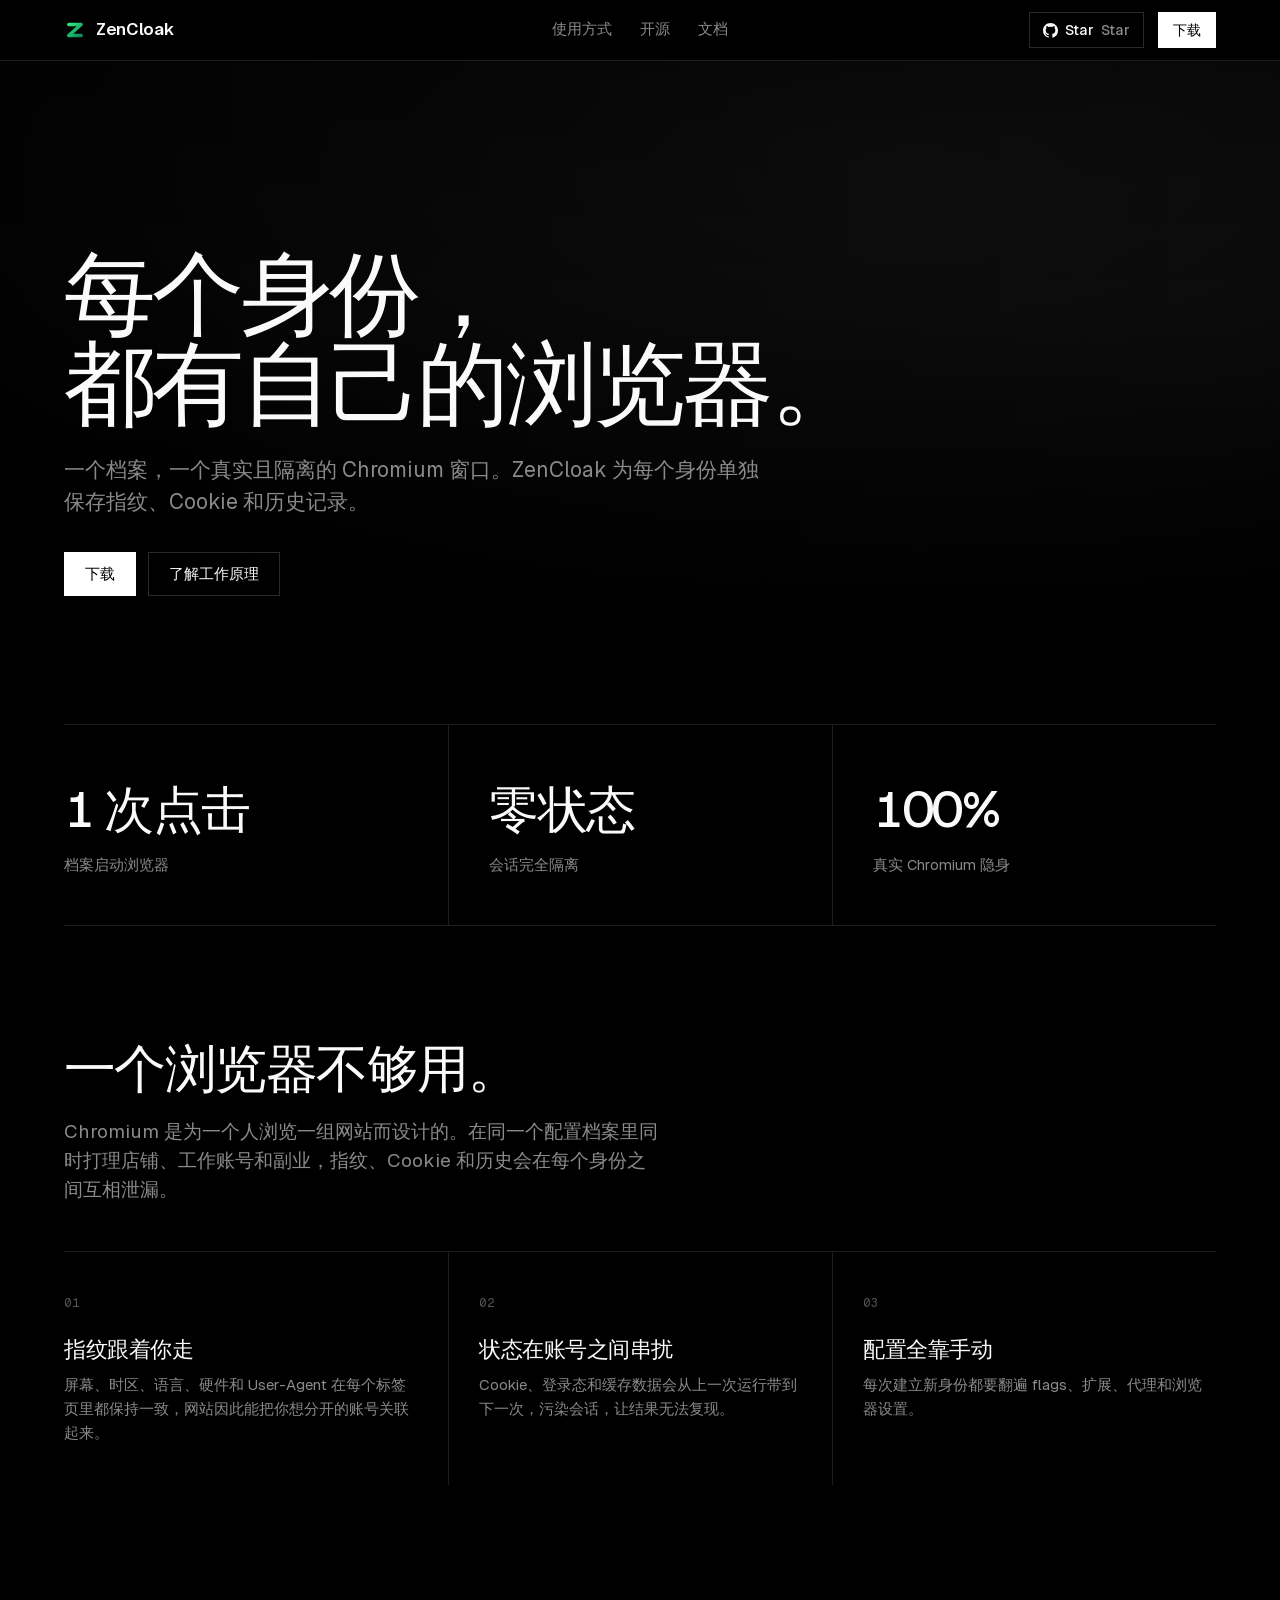
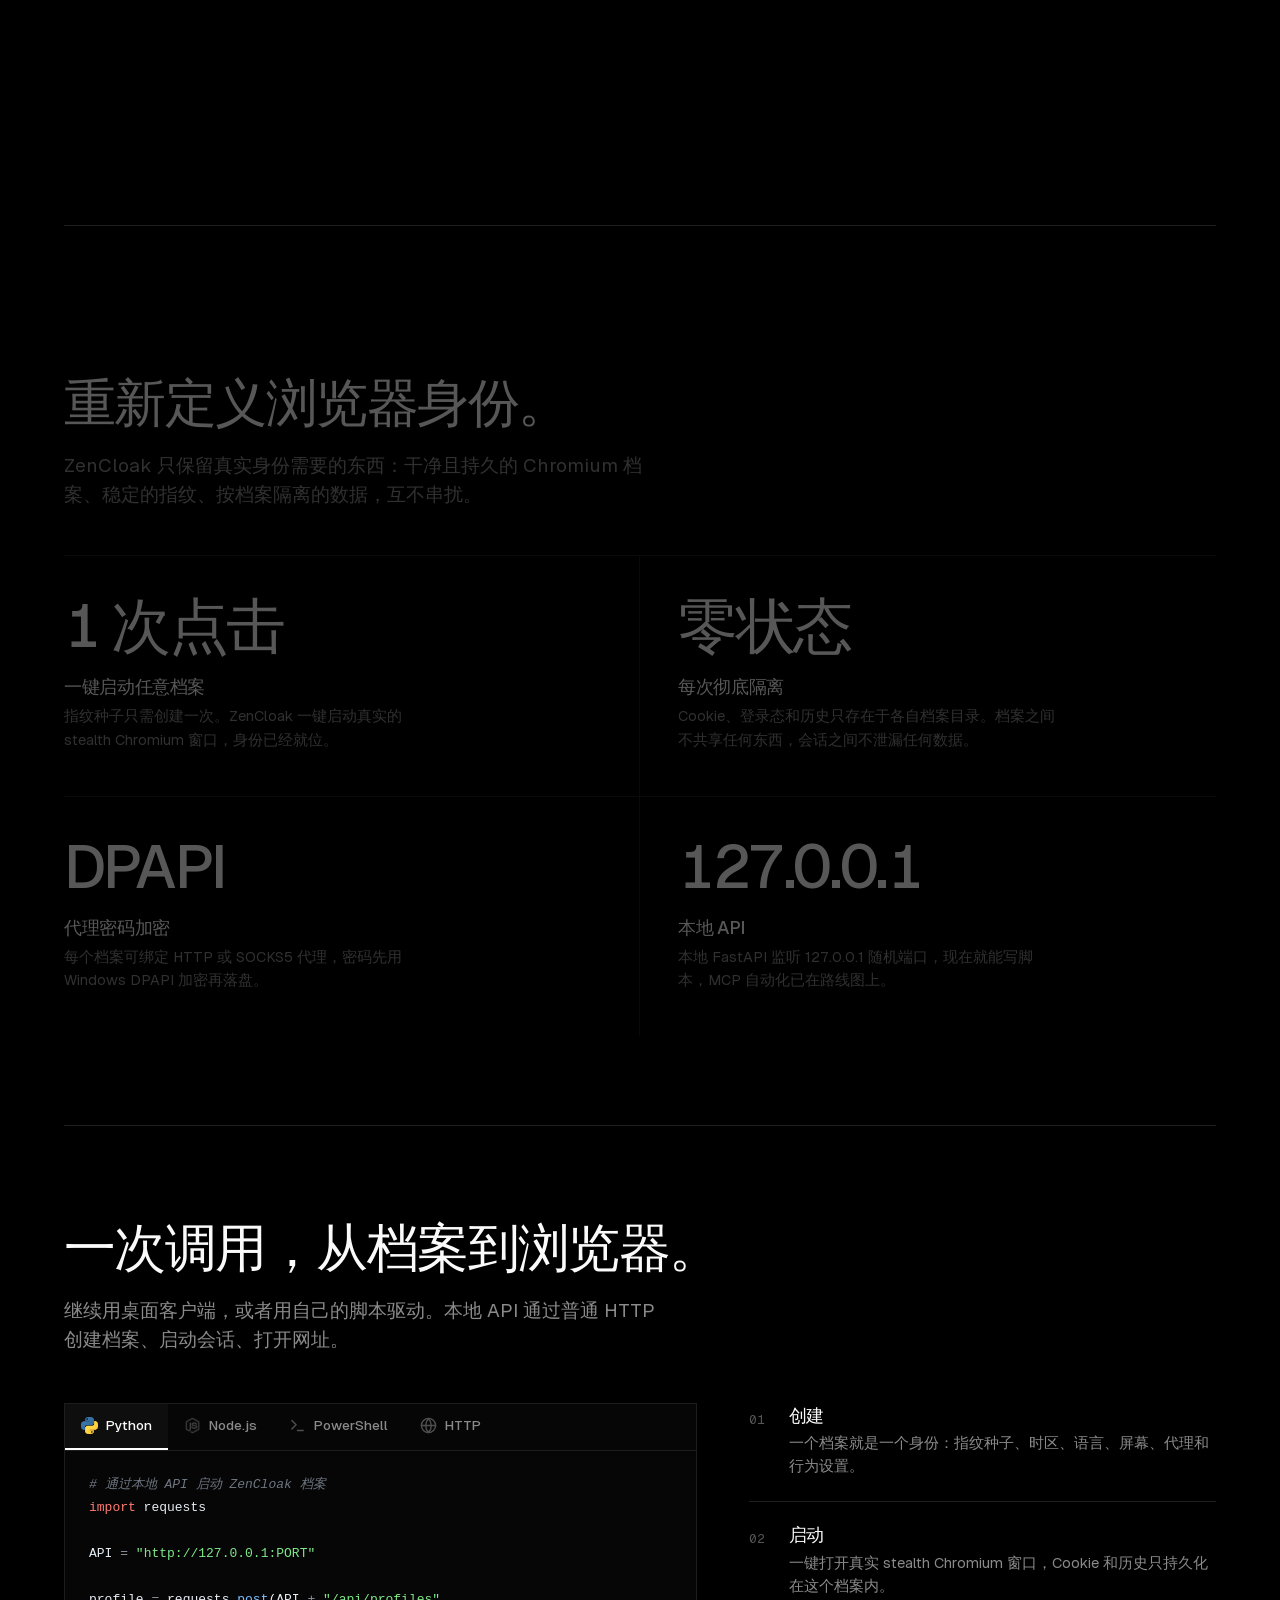
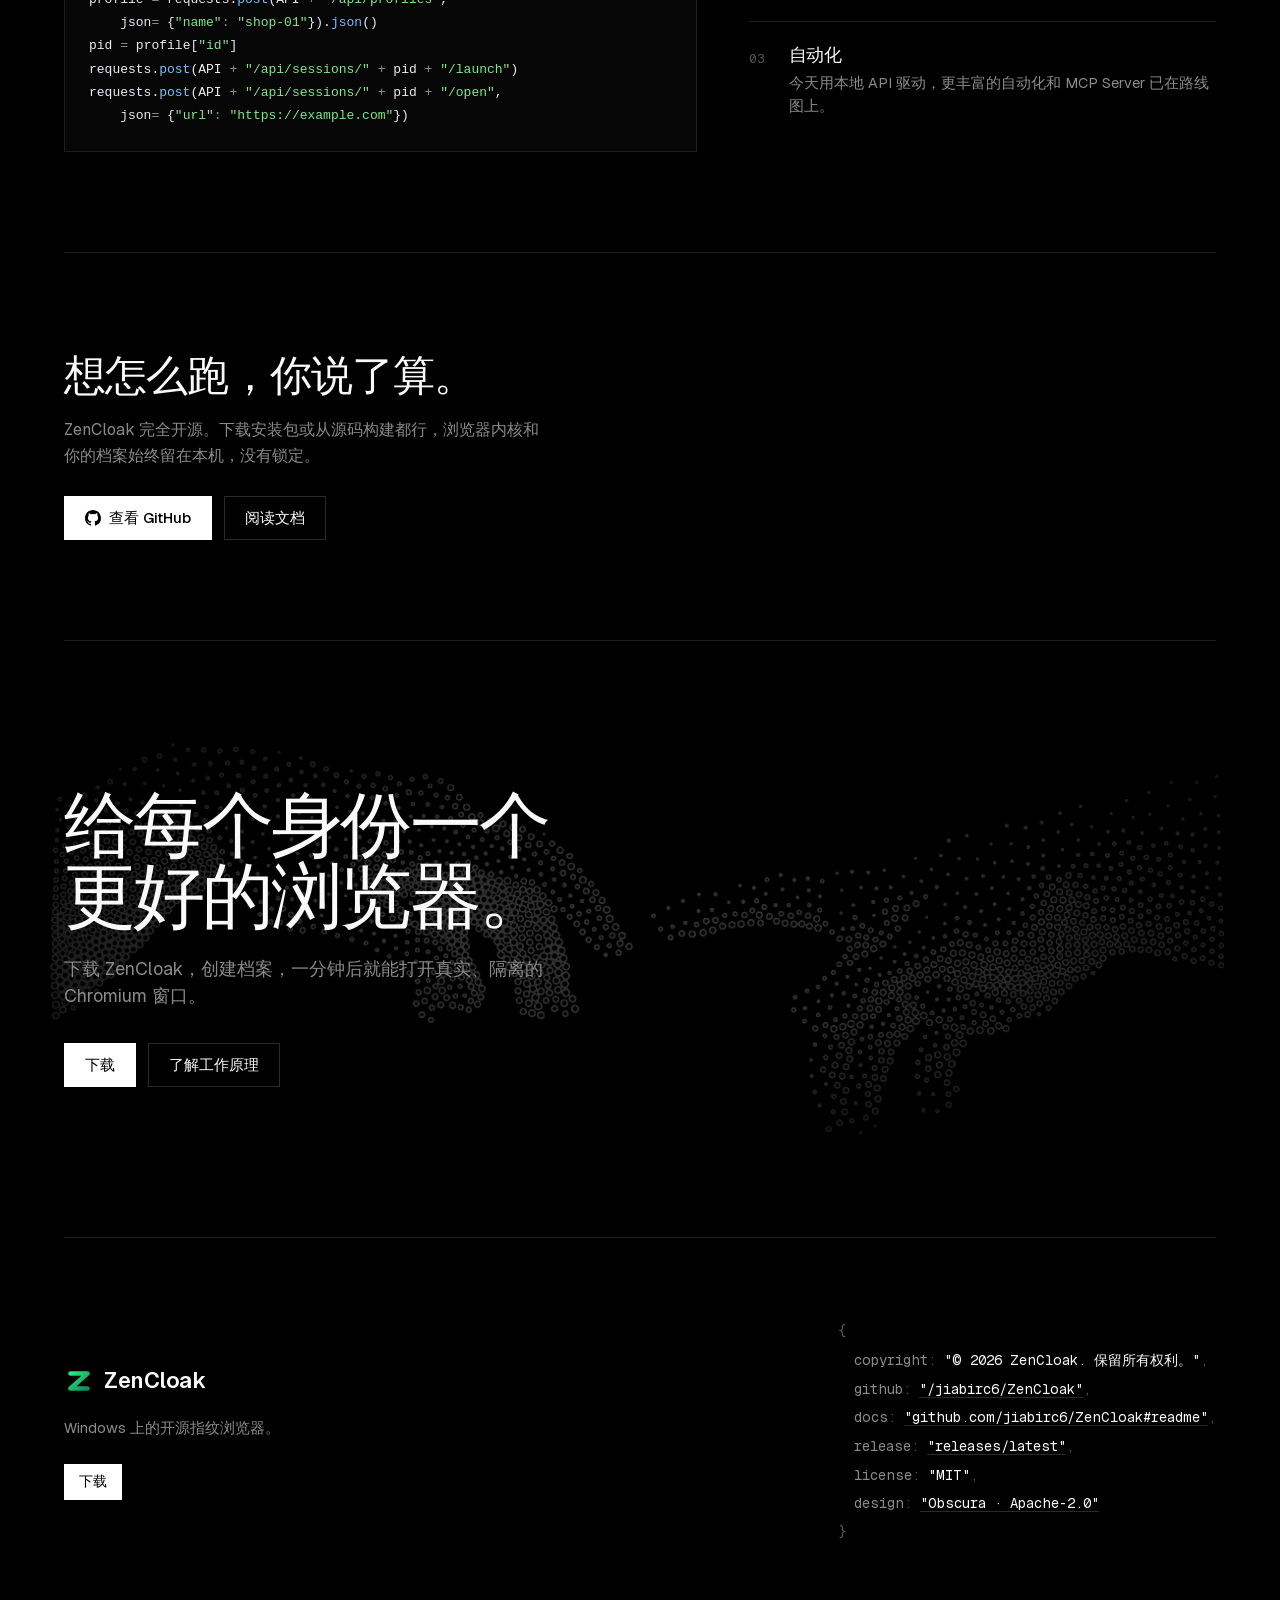
==== commit 4dbb575a: "docs: localize ZenCloak homepage to Chinese" ====
--- a/site/index.html
+++ b/site/index.html
@@ -1,9 +1,9 @@
 <!DOCTYPE html>
-<html lang="en"><head>
+<html lang="zh-CN"><head>
 <meta charset="UTF-8">
 <meta name="viewport" content="width=device-width, initial-scale=1.0">
-<title>ZenCloak · Give every identity its own browser</title>
-<meta name="description" content="ZenCloak is an open source fingerprint browser for Windows, built on CloakBrowser stealth Chromium. One profile, one isolated browser identity.">
+<title>ZenCloak · 每个身份都有自己的浏览器</title>
+<meta name="description" content="ZenCloak 是基于 CloakBrowser stealth Chromium 的开源指纹浏览器。一个档案，一个隔离的浏览器身份。">
 <link rel="icon" href="favicon.ico" sizes="32x32">
 <meta name="theme-color" content="#000000">
 <link rel="stylesheet" href="styles.css">
@@ -16,9 +16,9 @@
       <img class="mark" src="assets/logo.svg" alt=""> ZenCloak
     </a>
     <nav class="nav-links">
-      <a href="#how">How it works</a>
-      <a href="#opensource">Open source</a>
-      <a href="https://github.com/jiabirc6/ZenCloak#readme">Docs</a>
+      <a href="#how">使用方式</a>
+      <a href="#opensource">开源</a>
+      <a href="https://github.com/jiabirc6/ZenCloak#readme">文档</a>
     </nav>
     <div class="nav-right">
       <a class="gh-pill" href="#opensource">
@@ -26,16 +26,16 @@
         <span class="star-text">Star</span>
         <span class="star" id="starCount">Star</span>
       </a>
-      <a class="btn btn-primary btn-sm" href="https://github.com/jiabirc6/ZenCloak/releases/latest">Download</a>
+      <a class="btn btn-primary btn-sm" href="https://github.com/jiabirc6/ZenCloak/releases/latest">下载</a>
     </div>
     <button class="nav-toggle" id="navToggle" aria-label="Menu" aria-expanded="false"><span></span></button>
   </div>
 </header>
 <div class="mnav" id="mnav">
-  <a href="#how">How it works</a>
-  <a href="#opensource">Open source</a>
-  <a href="https://github.com/jiabirc6/ZenCloak#readme">Docs</a>
-  <div class="mcta"><a class="btn btn-primary" href="https://github.com/jiabirc6/ZenCloak/releases/latest" style="width:100%;justify-content:center">Download</a></div>
+  <a href="#how">使用方式</a>
+  <a href="#opensource">开源</a>
+  <a href="https://github.com/jiabirc6/ZenCloak#readme">文档</a>
+  <div class="mcta"><a class="btn btn-primary" href="https://github.com/jiabirc6/ZenCloak/releases/latest" style="width:100%;justify-content:center">下载</a></div>
 </div>
 
 <a id="top"></a>
@@ -47,11 +47,11 @@
   <div class="hero-veil"></div>
   <div class="hero-inner">
     <div class="hero-copy">
-      <h1 class="reveal in">Give every identity<br>its own browser.</h1>
-      <p class="hero-sub reveal d1 in">One profile, one real, isolated Chromium window. ZenCloak keeps fingerprints, cookies and history separate for every identity you run.</p>
+      <h1 class="reveal in">每个身份，<br>都有自己的浏览器。</h1>
+      <p class="hero-sub reveal d1 in">一个档案，一个真实且隔离的 Chromium 窗口。ZenCloak 为每个身份单独保存指纹、Cookie 和历史记录。</p>
       <div class="hero-actions reveal d2 in">
-        <a class="btn btn-primary" href="https://github.com/jiabirc6/ZenCloak/releases/latest">Download</a>
-        <a class="btn btn-ghost" href="#how">See how it works</a>
+        <a class="btn btn-primary" href="https://github.com/jiabirc6/ZenCloak/releases/latest">下载</a>
+        <a class="btn btn-ghost" href="#how">了解工作原理</a>
       </div>
     </div>
   </div>
@@ -59,9 +59,9 @@
 
 <section class="statband">
   <div class="wrap stats">
-    <div class="stat reveal in"><div class="num" data-count="1" data-suffix=" click">1 click</div><div class="lbl">Profile to browser</div></div>
-    <div class="stat reveal d1 in"><div class="num">Zero state</div><div class="lbl">Fully isolated sessions</div></div>
-    <div class="stat reveal d2 in"><div class="num" data-count="100" data-suffix="%">100%</div><div class="lbl">Real Chromium stealth</div></div>
+    <div class="stat reveal in"><div class="num" data-count="1" data-suffix=" 次点击">1 次点击</div><div class="lbl">档案启动浏览器</div></div>
+    <div class="stat reveal d1 in"><div class="num">零状态</div><div class="lbl">会话完全隔离</div></div>
+    <div class="stat reveal d2 in"><div class="num" data-count="100" data-suffix="%">100%</div><div class="lbl">真实 Chromium 隐身</div></div>
   </div>
 </section>
 
@@ -71,24 +71,24 @@
     <div class="panel-body">
       <div class="section-inner">
         <div class="sec-head">
-          <h2 class="h-section reveal in">One browser is not enough.</h2>
-          <p class="lead reveal d1 in">Chromium was built for one person browsing one set of sites. Juggling stores, work accounts and side projects in a single profile leaks fingerprints, cookies and history between every identity.</p>
+          <h2 class="h-section reveal in">一个浏览器不够用。</h2>
+          <p class="lead reveal d1 in">Chromium 是为一个人浏览一组网站而设计的。在同一个配置档案里同时打理店铺、工作账号和副业，指纹、Cookie 和历史会在每个身份之间互相泄漏。</p>
         </div>
         <div class="prob-grid">
           <div class="prob reveal in">
             <span class="idx">01</span>
-            <h3>Fingerprints follow you</h3>
-            <p>Screen, timezone, language, hardware and User-Agent stay identical across every tab, so sites can link accounts you meant to keep separate.</p>
+            <h3>指纹跟着你走</h3>
+            <p>屏幕、时区、语言、硬件和 User-Agent 在每个标签页里都保持一致，网站因此能把你想分开的账号关联起来。</p>
           </div>
           <div class="prob reveal d1 in">
             <span class="idx">02</span>
-            <h3>State bleeds between accounts</h3>
-            <p>Cookies, logins and cached data carry over from one run to the next, contaminating sessions and making results impossible to reproduce.</p>
+            <h3>状态在账号之间串扰</h3>
+            <p>Cookie、登录态和缓存数据会从上一次运行带到下一次，污染会话，让结果无法复现。</p>
           </div>
           <div class="prob reveal d2 in">
             <span class="idx">03</span>
-            <h3>Setup is manual</h3>
-            <p>Building a fresh identity means digging through flags, extensions, proxies and browser settings every single time.</p>
+            <h3>配置全靠手动</h3>
+            <p>每次建立新身份都要翻遍 flags、扩展、代理和浏览器设置。</p>
           </div>
         </div>
       </div>
@@ -99,29 +99,29 @@
     <div class="panel-body">
       <div class="section-inner">
         <div class="sec-head">
-          <h2 class="h-section reveal in">A browser identity, redefined.</h2>
-          <p class="lead reveal d1 in">ZenCloak keeps exactly what a real identity needs: a clean, persistent Chromium profile with a stable fingerprint, per-profile data and no cross-contamination.</p>
+          <h2 class="h-section reveal in">重新定义浏览器身份。</h2>
+          <p class="lead reveal d1 in">ZenCloak 只保留真实身份需要的东西：干净且持久的 Chromium 档案、稳定的指纹、按档案隔离的数据，互不串扰。</p>
         </div>
         <div class="feat-grid">
           <div class="feat reveal in">
-            <div class="metric">1 click</div>
-            <h3>Launch any profile</h3>
-            <p>Create a fingerprint seed once. ZenCloak starts a real stealth Chromium window in one click, with that identity already applied.</p>
+            <div class="metric">1 次点击</div>
+            <h3>一键启动任意档案</h3>
+            <p>指纹种子只需创建一次。ZenCloak 一键启动真实的 stealth Chromium 窗口，身份已经就位。</p>
           </div>
           <div class="feat reveal d1 in">
-            <div class="metric">Zero state</div>
-            <h3>Isolated every time</h3>
-            <p>Cookies, logins and history live inside each profile folder. Nothing is shared between profiles, nothing leaks between sessions.</p>
+            <div class="metric">零状态</div>
+            <h3>每次彻底隔离</h3>
+            <p>Cookie、登录态和历史只存在于各自档案目录。档案之间不共享任何东西，会话之间不泄漏任何数据。</p>
           </div>
           <div class="feat reveal in">
             <div class="metric">DPAPI</div>
-            <h3>Proxies, encrypted</h3>
-            <p>Attach an HTTP or SOCKS5 proxy per profile. Passwords are encrypted with Windows DPAPI before they ever touch disk.</p>
+            <h3>代理密码加密</h3>
+            <p>每个档案可绑定 HTTP 或 SOCKS5 代理，密码先用 Windows DPAPI 加密再落盘。</p>
           </div>
           <div class="feat reveal d1 in">
             <div class="metric">127.0.0.1</div>
-            <h3>Local API</h3>
-            <p>A local FastAPI surface on a random 127.0.0.1 port, ready for scripts today and MCP automation on the roadmap.</p>
+            <h3>本地 API</h3>
+            <p>本地 FastAPI 监听 127.0.0.1 随机端口，现在就能写脚本，MCP 自动化已在路线图上。</p>
           </div>
         </div>
       </div>
@@ -133,8 +133,8 @@
 <section class="section" id="how">
   <div class="section-inner">
     <div class="sec-head">
-      <h2 class="h-section reveal in">From profile to browser in one call.</h2>
-      <p class="lead reveal d1 in">Keep the desktop app, or drive it from your own scripts. The local API creates profiles, launches sessions and opens URLs over plain HTTP.</p>
+      <h2 class="h-section reveal in">一次调用，从档案到浏览器。</h2>
+      <p class="lead reveal d1 in">继续用桌面客户端，或者用自己的脚本驱动。本地 API 通过普通 HTTP 创建档案、启动会话、打开网址。</p>
     </div>
     <div class="how">
       <div class="code-panel reveal in">
@@ -149,15 +149,15 @@
       <div class="steps reveal d1 in">
         <div class="step">
           <span class="sidx">01</span>
-          <div><h3>Create</h3><p>One profile is one identity: fingerprint seed, timezone, language, screen, proxy and behavior settings.</p></div>
+          <div><h3>创建</h3><p>一个档案就是一个身份：指纹种子、时区、语言、屏幕、代理和行为设置。</p></div>
         </div>
         <div class="step">
           <span class="sidx">02</span>
-          <div><h3>Launch</h3><p>Start a real stealth Chromium window in one click. Cookies and history persist only inside that profile.</p></div>
+          <div><h3>启动</h3><p>一键打开真实 stealth Chromium 窗口，Cookie 和历史只持久化在这个档案内。</p></div>
         </div>
         <div class="step">
           <span class="sidx">03</span>
-          <div><h3>Automate</h3><p>Drive it from the local API today; richer automation and an MCP server are on the roadmap.</p></div>
+          <div><h3>自动化</h3><p>今天用本地 API 驱动，更丰富的自动化和 MCP Server 已在路线图上。</p></div>
         </div>
       </div>
     </div>
@@ -168,14 +168,14 @@
   <div class="section-inner">
     <div class="oss oss-single">
       <div class="reveal in">
-        <h2>Run it your way.</h2>
-        <p>ZenCloak is open source and fully yours. Download the installer or build from source. The engine and your profiles stay on your machine, with no lock-in.</p>
+        <h2>想怎么跑，你说了算。</h2>
+        <p>ZenCloak 完全开源。下载安装包或从源码构建都行，浏览器内核和你的档案始终留在本机，没有锁定。</p>
         <div class="oss-actions">
           <a class="btn btn-primary" href="https://github.com/jiabirc6/ZenCloak">
             <svg width="16" height="16" viewBox="0 0 16 16" fill="currentColor" aria-hidden="true"><path d="M8 0C3.58 0 0 3.58 0 8a8 8 0 0 0 5.47 7.59c.4.07.55-.17.55-.38v-1.34c-2.23.49-2.7-1.07-2.7-1.07-.36-.93-.89-1.18-.89-1.18-.73-.5.05-.49.05-.49.81.06 1.24.83 1.24.83.71 1.22 1.87.87 2.33.66.07-.52.28-.87.51-1.07-1.78-.2-3.64-.89-3.64-3.95 0-.87.31-1.59.82-2.15-.08-.2-.36-1.02.08-2.12 0 0 .67-.21 2.2.82a7.6 7.6 0 0 1 4 0c1.53-1.04 2.2-.82 2.2-.82.44 1.1.16 1.92.08 2.12.51.56.82 1.28.82 2.15 0 3.07-1.87 3.75-3.65 3.95.29.25.54.73.54 1.48v2.2c0 .21.15.46.55.38A8 8 0 0 0 16 8c0-4.42-3.58-8-8-8Z"></path></svg>
-            View on GitHub
+            查看 GitHub
           </a>
-          <a class="btn btn-ghost" href="https://github.com/jiabirc6/ZenCloak#readme">Read the docs</a>
+          <a class="btn btn-ghost" href="https://github.com/jiabirc6/ZenCloak#readme">阅读文档</a>
         </div>
       </div>
     </div>
@@ -187,11 +187,11 @@
   <div class="cta-mask"></div>
   <div class="cta-inner">
     <div class="cta-copy">
-      <h2 class="reveal in">Give your identities a<br>better browser.</h2>
-      <p class="reveal d1 in">Download ZenCloak, create a profile, and open a real, isolated Chromium window in under a minute.</p>
+      <h2 class="reveal in">给每个身份一个<br>更好的浏览器。</h2>
+      <p class="reveal d1 in">下载 ZenCloak，创建档案，一分钟后就能打开真实、隔离的 Chromium 窗口。</p>
       <div class="cta-actions reveal d2 in">
-        <a class="btn btn-primary" href="https://github.com/jiabirc6/ZenCloak/releases/latest">Download</a>
-        <a class="btn btn-ghost" href="#how">See how it works</a>
+        <a class="btn btn-primary" href="https://github.com/jiabirc6/ZenCloak/releases/latest">下载</a>
+        <a class="btn btn-ghost" href="#how">了解工作原理</a>
       </div>
     </div>
   </div>
@@ -201,11 +201,11 @@
   <div class="footer-inner">
     <div class="footer-brand">
       <a class="brand brand-lg" href="#top"><img class="mark" src="assets/logo.svg" alt=""> ZenCloak</a>
-      <p class="tagline">The open source fingerprint browser for Windows.</p>
-      <div class="footer-cta"><a class="btn btn-primary btn-sm" href="https://github.com/jiabirc6/ZenCloak/releases/latest">Download</a></div>
+      <p class="tagline">Windows 上的开源指纹浏览器。</p>
+      <div class="footer-cta"><a class="btn btn-primary btn-sm" href="https://github.com/jiabirc6/ZenCloak/releases/latest">下载</a></div>
     </div>
     <pre class="footer-config" aria-label="Footer links"><span class="brace">{</span>
-  <span class="k">copyright</span><span class="p">:</span> <span class="s">"© 2026 ZenCloak. All rights reserved."</span><span class="p">,</span>
+  <span class="k">copyright</span><span class="p">:</span> <span class="s">"© 2026 ZenCloak. 保留所有权利。"</span><span class="p">,</span>
   <span class="k">github</span><span class="p">:</span> <a class="s lnk" href="https://github.com/jiabirc6/ZenCloak">"/jiabirc6/ZenCloak"</a><span class="p">,</span>
   <span class="k">docs</span><span class="p">:</span> <a class="s lnk" href="https://github.com/jiabirc6/ZenCloak#readme">"github.com/jiabirc6/ZenCloak#readme"</a><span class="p">,</span>
   <span class="k">release</span><span class="p">:</span> <a class="s lnk" href="https://github.com/jiabirc6/ZenCloak/releases/latest">"releases/latest"</a><span class="p">,</span>
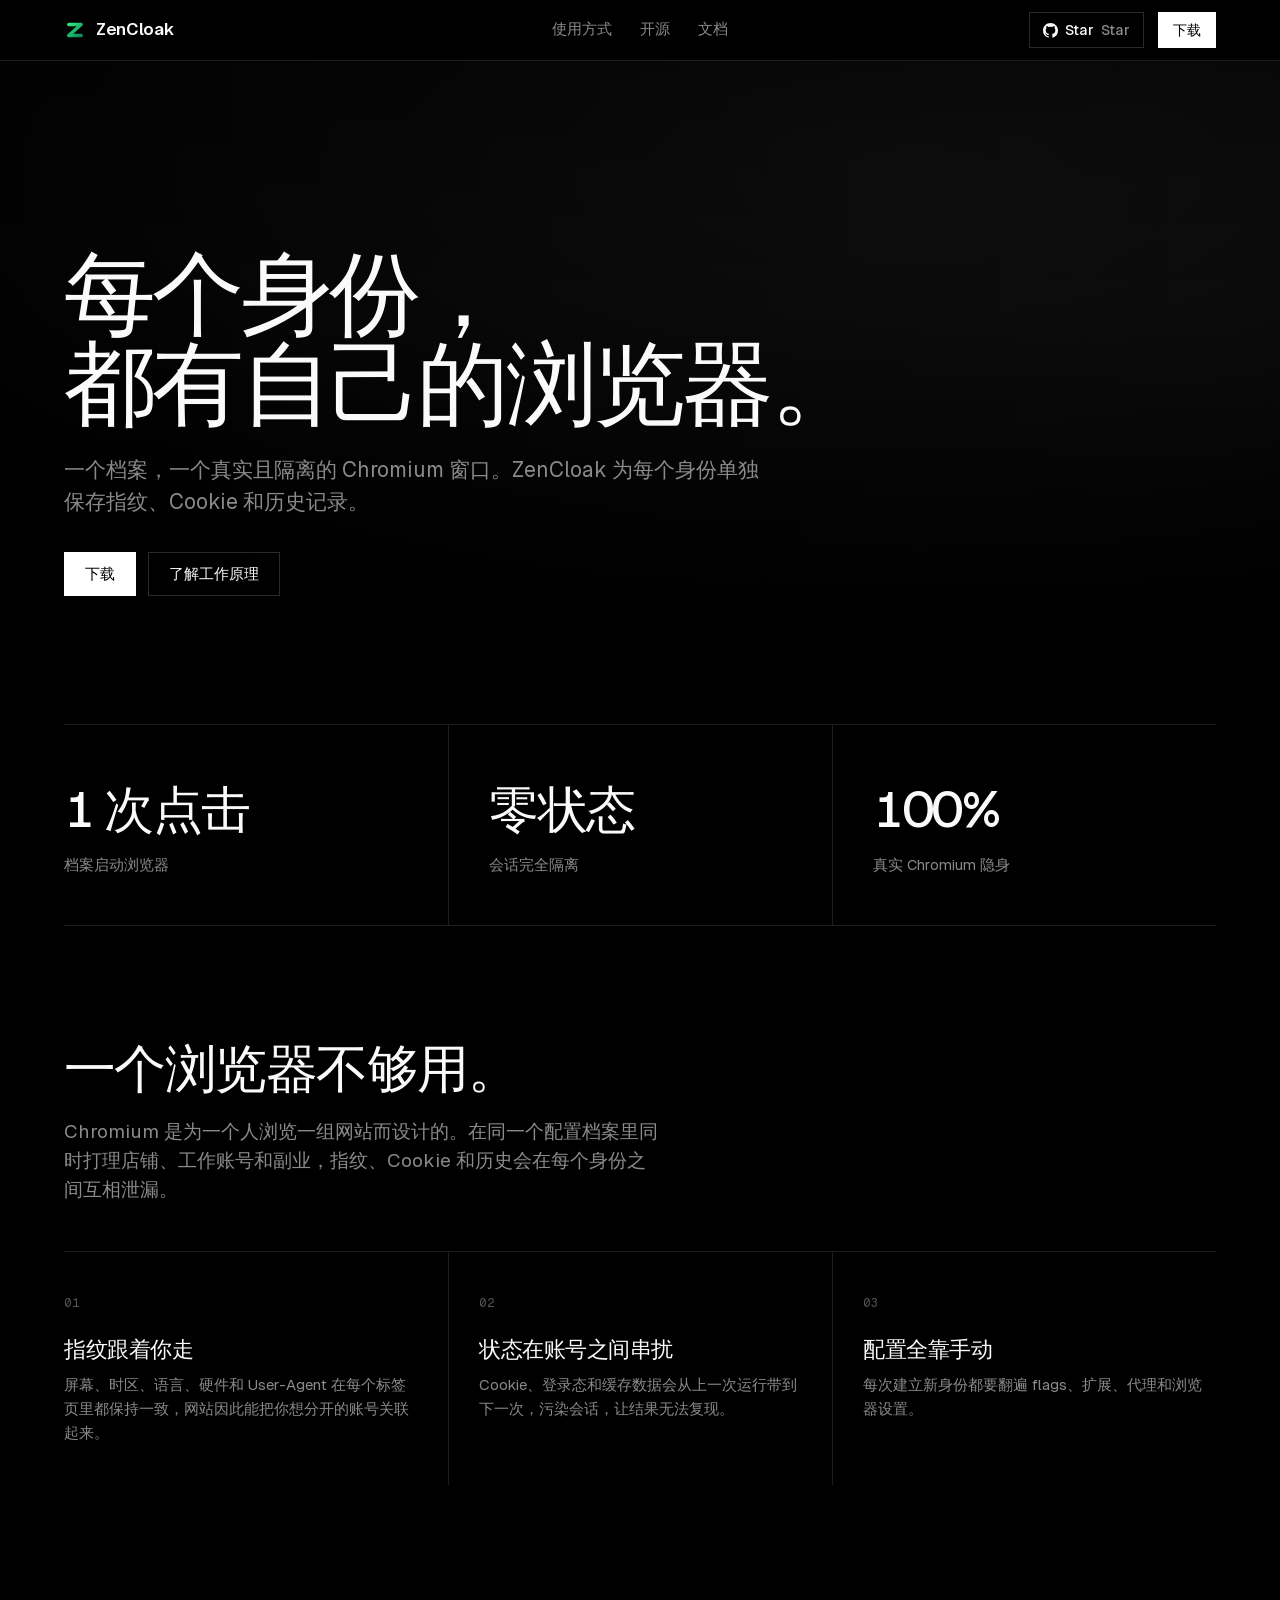
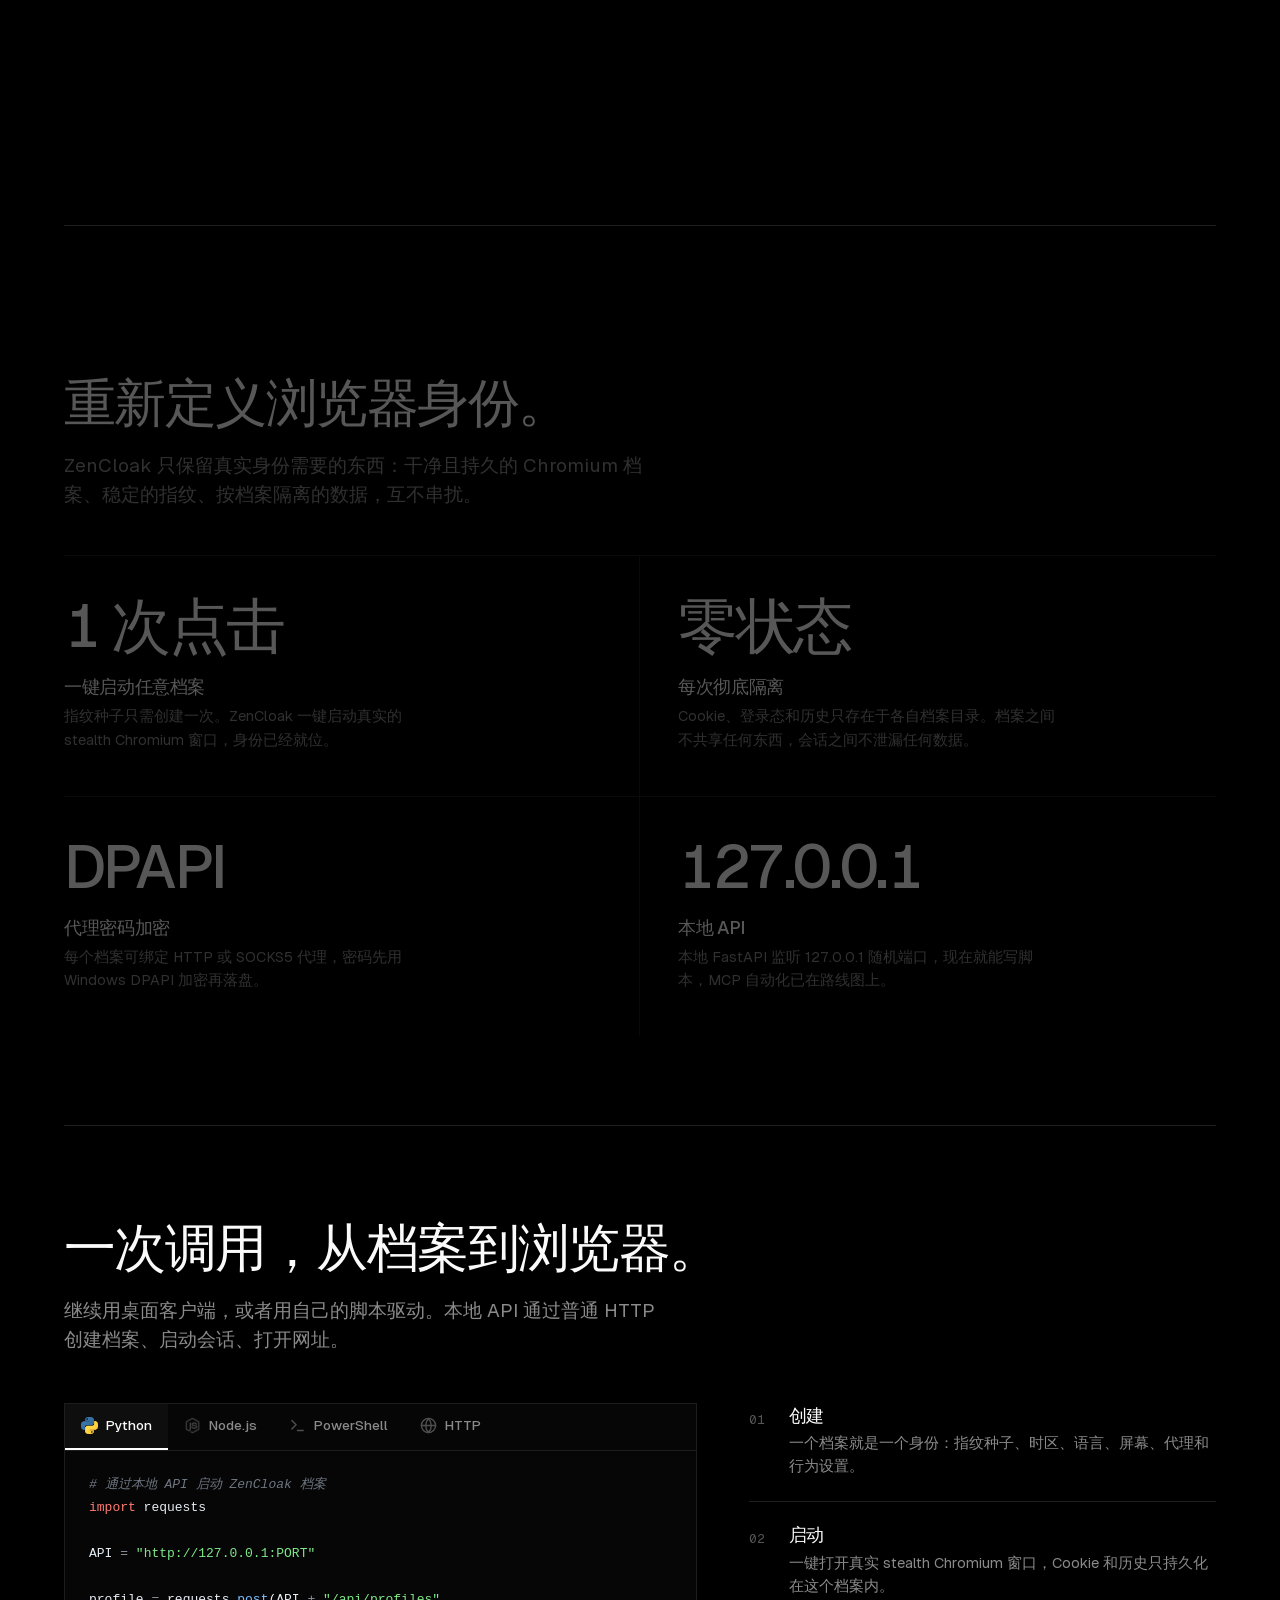
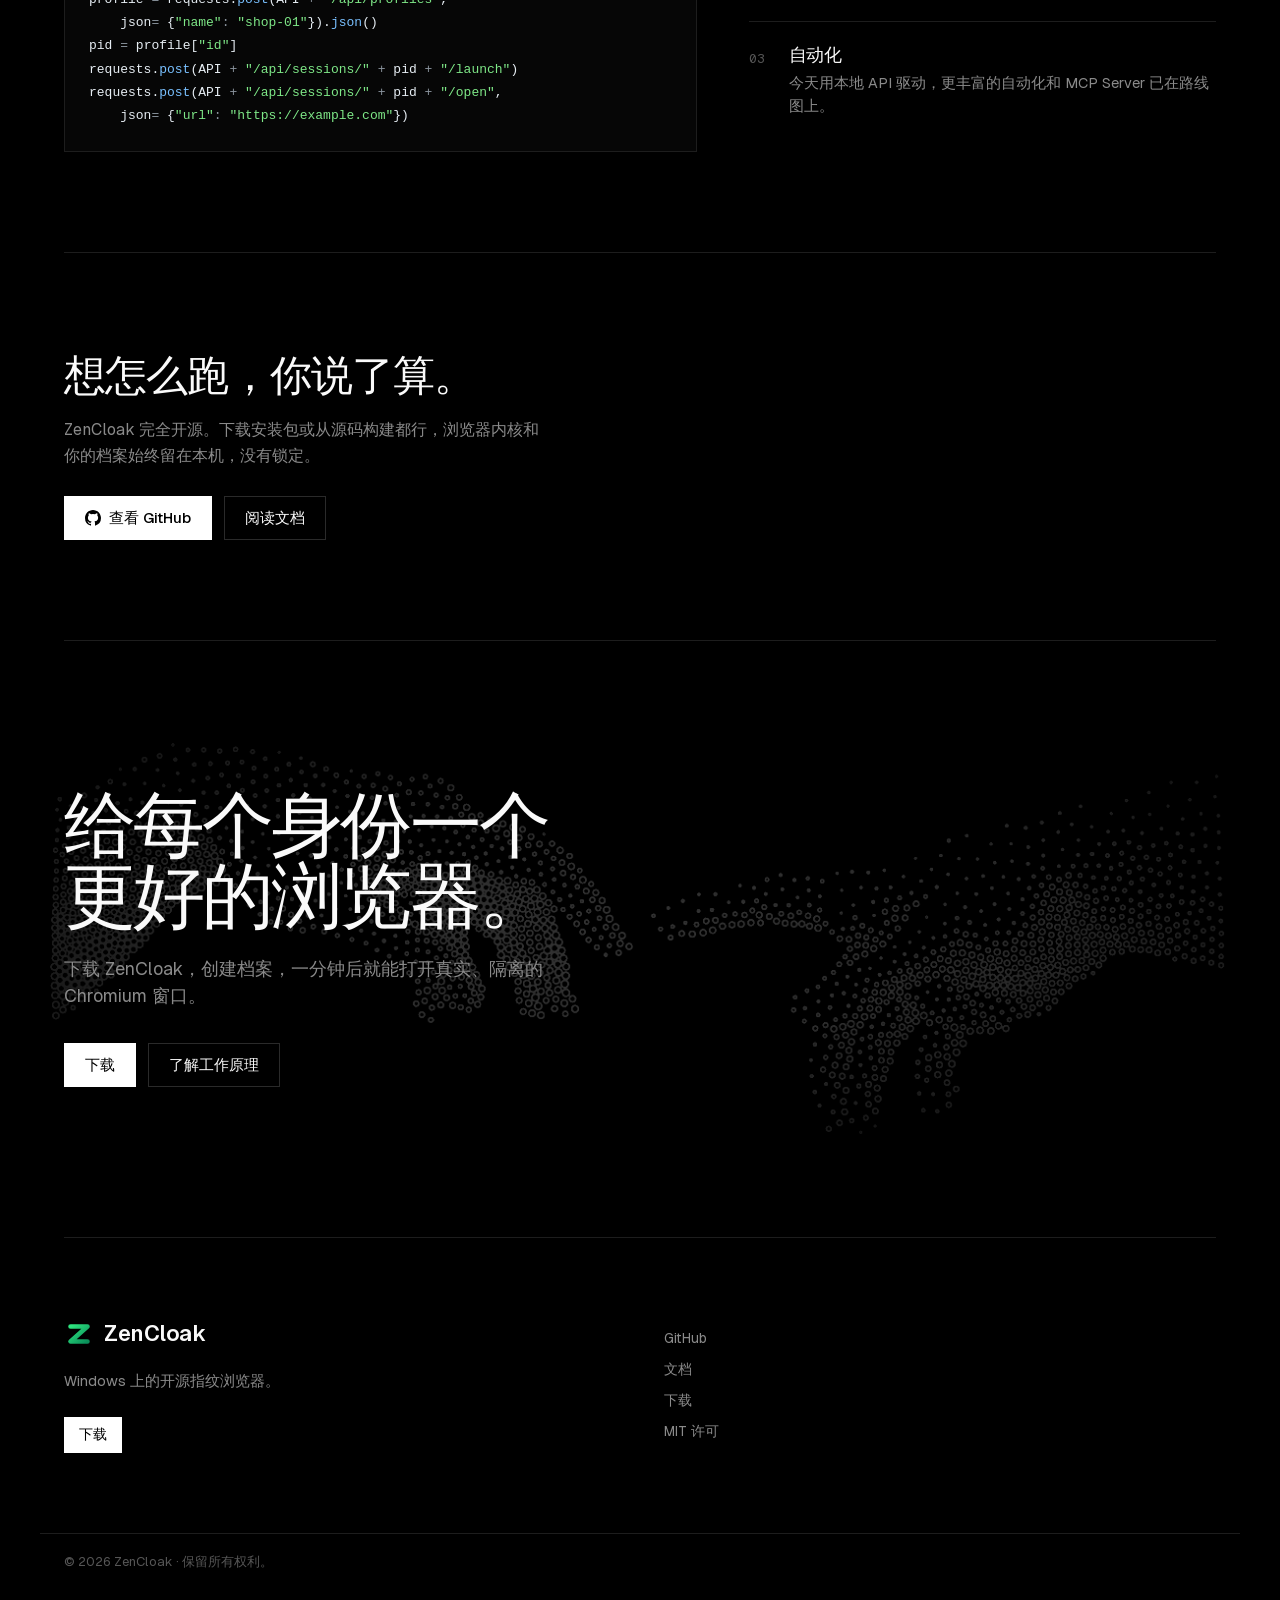
==== commit ed2f83c9: "site: simplify footer and remove upstream attribution" ====
--- a/site/index.html
+++ b/site/index.html
@@ -204,14 +204,15 @@
       <p class="tagline">Windows 上的开源指纹浏览器。</p>
       <div class="footer-cta"><a class="btn btn-primary btn-sm" href="https://github.com/jiabirc6/ZenCloak/releases/latest">下载</a></div>
     </div>
-    <pre class="footer-config" aria-label="Footer links"><span class="brace">{</span>
-  <span class="k">copyright</span><span class="p">:</span> <span class="s">"© 2026 ZenCloak. 保留所有权利。"</span><span class="p">,</span>
-  <span class="k">github</span><span class="p">:</span> <a class="s lnk" href="https://github.com/jiabirc6/ZenCloak">"/jiabirc6/ZenCloak"</a><span class="p">,</span>
-  <span class="k">docs</span><span class="p">:</span> <a class="s lnk" href="https://github.com/jiabirc6/ZenCloak#readme">"github.com/jiabirc6/ZenCloak#readme"</a><span class="p">,</span>
-  <span class="k">release</span><span class="p">:</span> <a class="s lnk" href="https://github.com/jiabirc6/ZenCloak/releases/latest">"releases/latest"</a><span class="p">,</span>
-  <span class="k">license</span><span class="p">:</span> <span class="s">"MIT"</span><span class="p">,</span>
-  <span class="k">design</span><span class="p">:</span> <a class="s lnk" href="https://github.com/h4ckf0r0day/obscura">"Obscura · Apache-2.0"</a>
-<span class="brace">}</span></pre>
+    <div class="footer-links">
+      <a href="https://github.com/jiabirc6/ZenCloak">GitHub</a>
+      <a href="https://github.com/jiabirc6/ZenCloak#readme">文档</a>
+      <a href="https://github.com/jiabirc6/ZenCloak/releases/latest">下载</a>
+      <a href="https://github.com/jiabirc6/ZenCloak/blob/main/LICENSE">MIT 许可</a>
+    </div>
+  </div>
+  <div class="footer-base">
+    <span>© 2026 ZenCloak · 保留所有权利。</span>
   </div>
 </footer>
 
--- a/site/styles.css
+++ b/site/styles.css
@@ -1,7 +1,7 @@
 @font-face{font-family:'Geist';src:url('fonts/Geist-Variable.woff2') format('woff2');font-weight:300 700;font-display:swap;}
 @font-face{font-family:'Geist Mono';src:url('fonts/GeistMono-Variable.woff2') format('woff2');font-weight:400 500;font-display:swap;}
 /* ============================================================
-   OBSCURA, monochrome browser-engine landing page
+   ZENCLOAK, monochrome browser landing page
    Geist / Geist Mono · sharp corners · pure black & white
    ============================================================ */
 
@@ -592,6 +592,27 @@
 .footer-config .s { color: var(--fg-strong); }
 .footer-config a.lnk { color: var(--fg-strong); text-decoration: none; border-bottom: 1px solid var(--line-2); transition: border-color .15s, opacity .15s; }
 .footer-config a.lnk:hover { border-color: var(--white); }
+.footer-links {
+  display: flex;
+  flex-direction: column;
+  align-items: flex-start;
+  gap: 10px;
+}
+.footer-links a {
+  color: var(--muted);
+  font-size: 14px;
+  text-decoration: none;
+  transition: color .15s;
+}
+.footer-links a:hover { color: var(--fg-strong); }
+.footer-base {
+  max-width: var(--maxw);
+  margin: 0 auto;
+  padding: 18px var(--pad) 56px;
+  border-top: 1px solid var(--line);
+  color: var(--faint);
+  font-size: 13px;
+}
 @media (max-width: 760px) {
   .footer-config { justify-self: start; max-width: 100%; font-size: 12.5px; padding: 22px 20px; }
 }
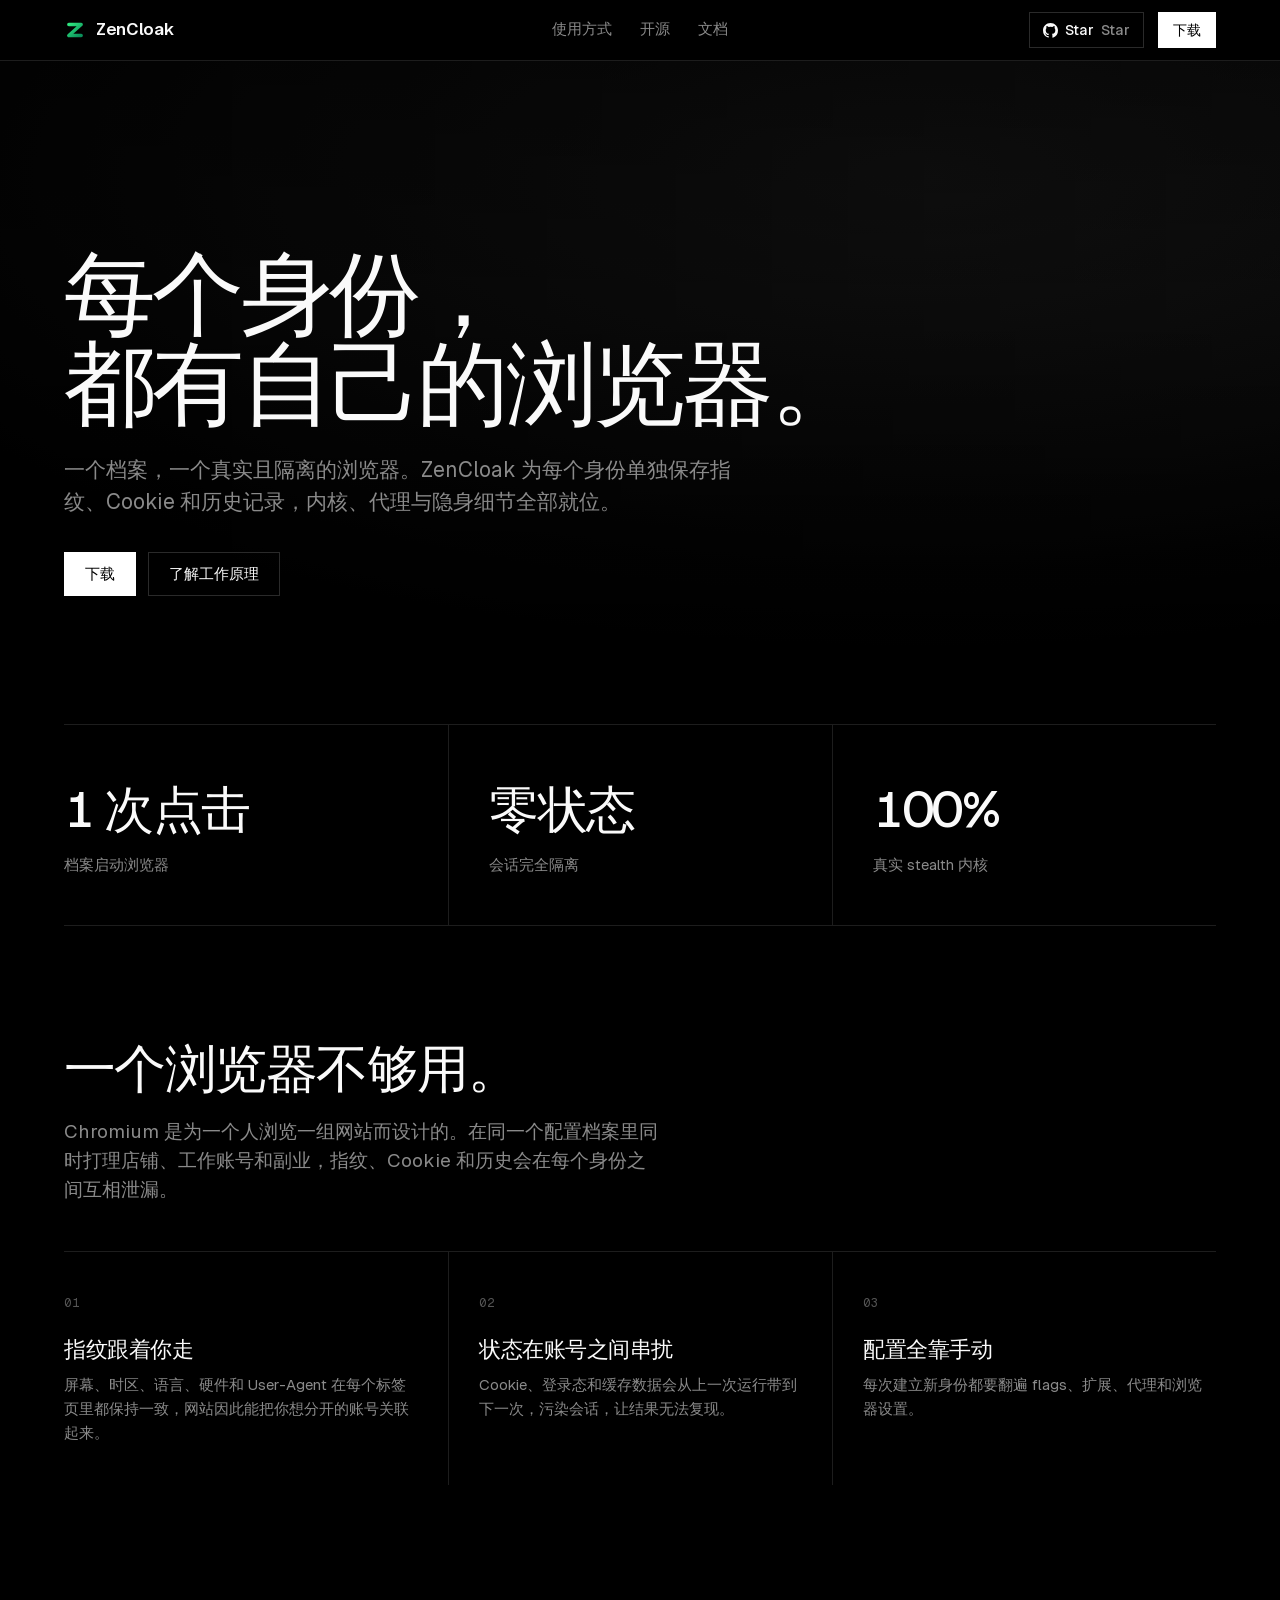
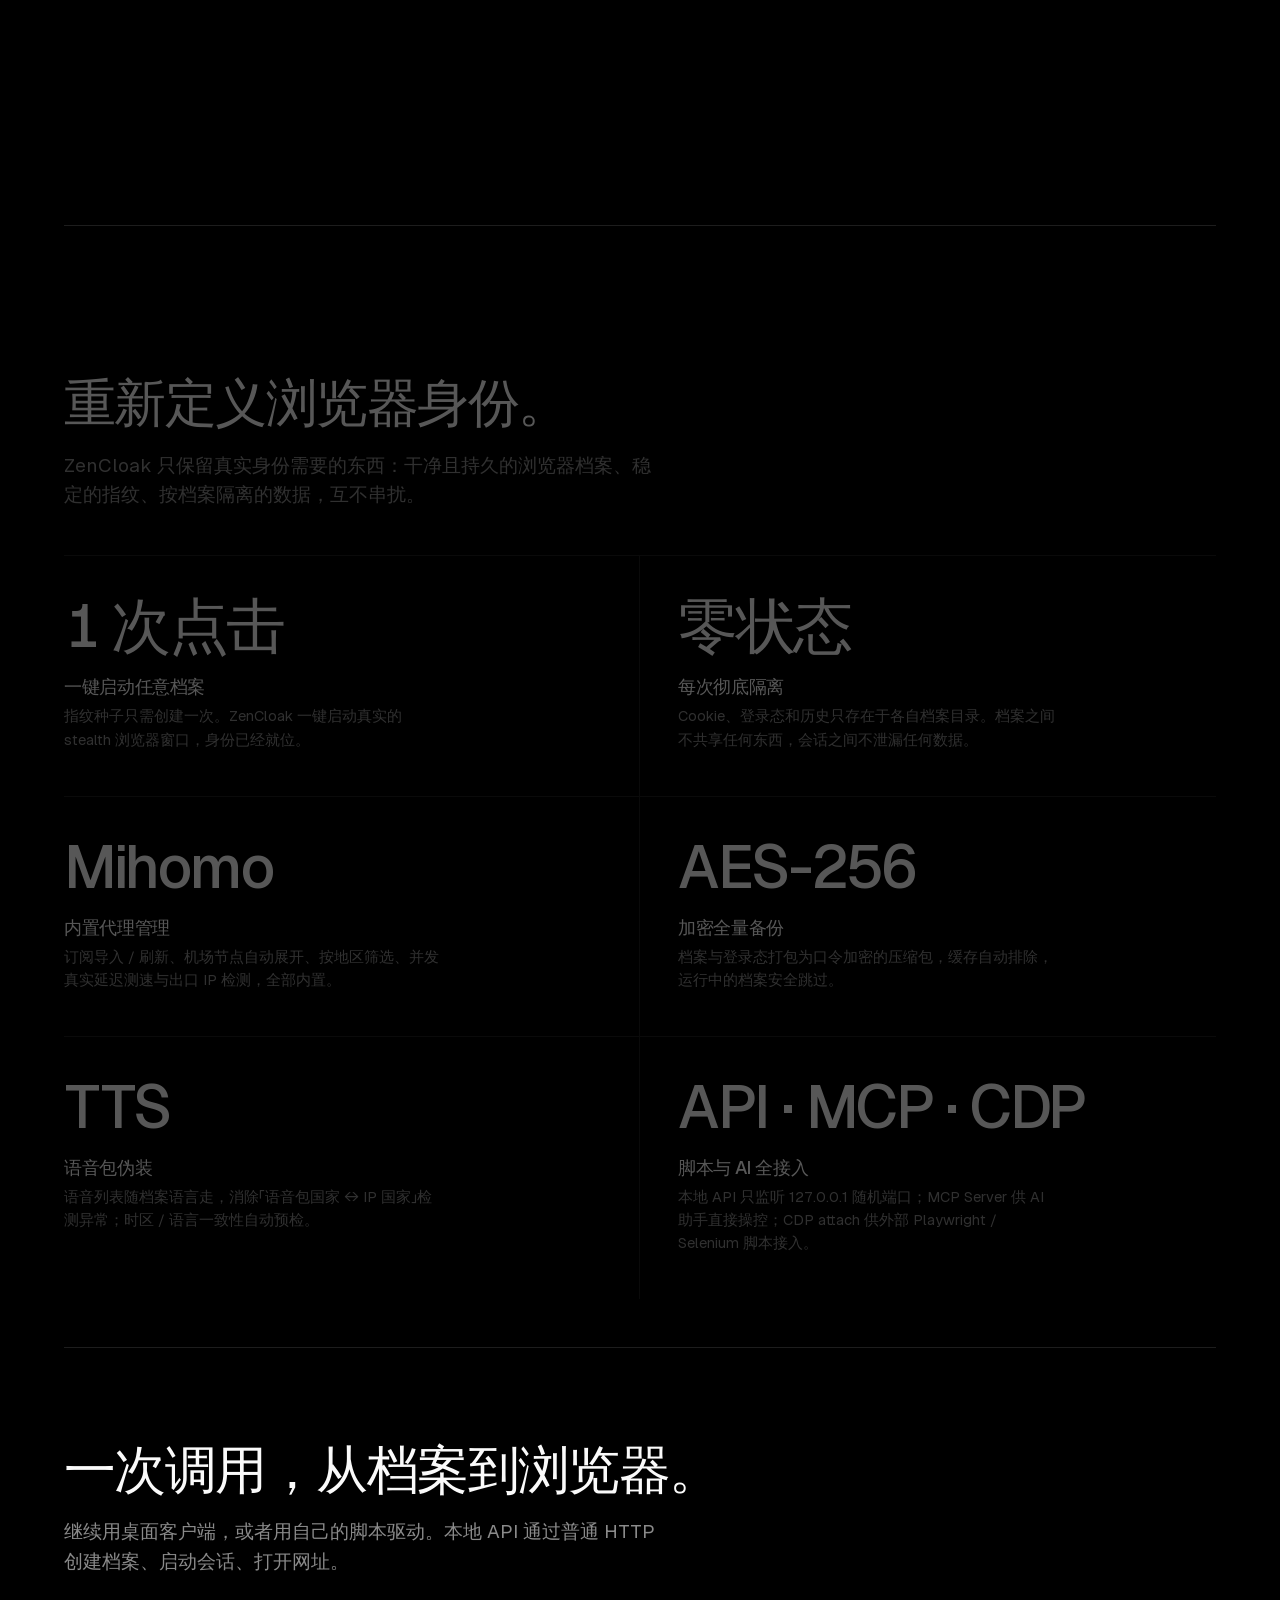
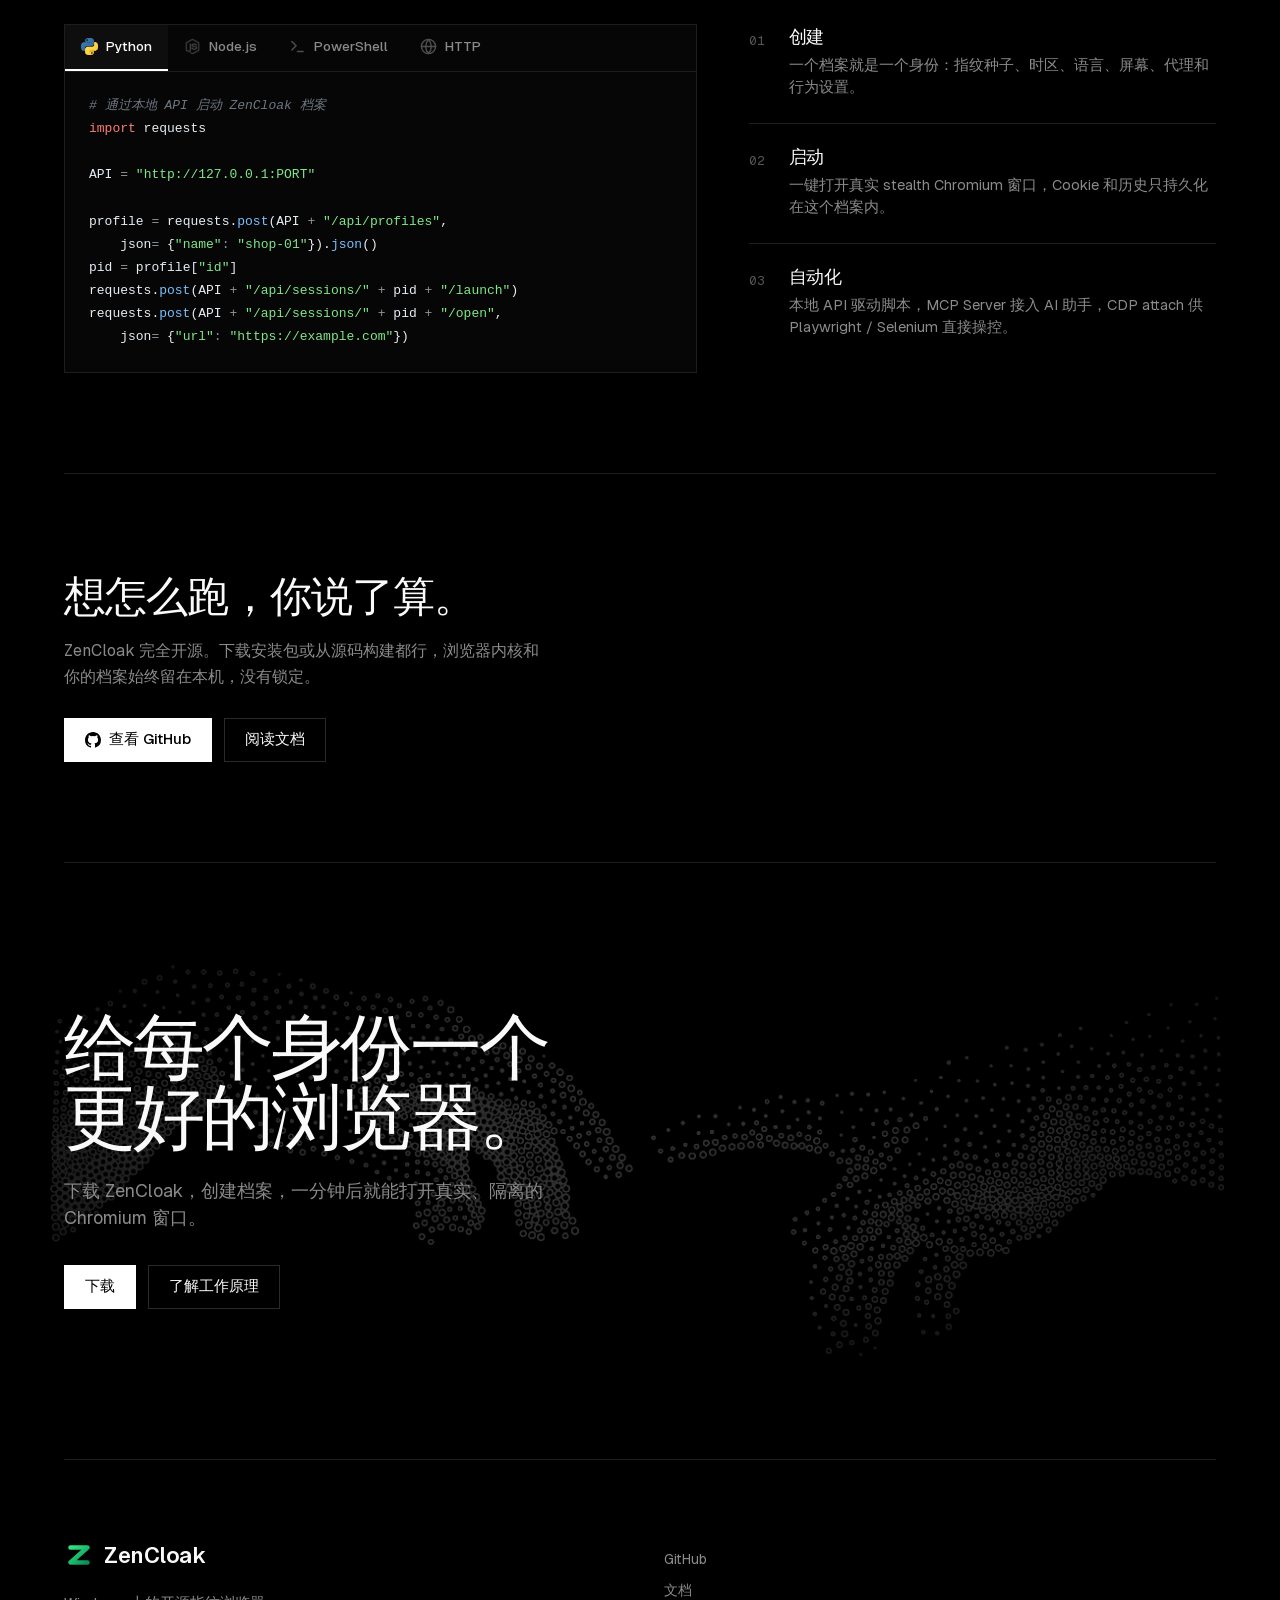
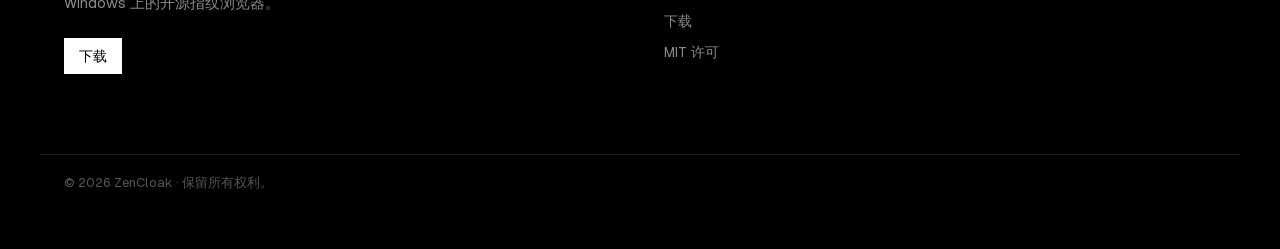
==== commit d9457955: "docs(site): refresh landing page for v0.4.0 - hero/stat now kernel-neutral (multi-kernel support) - " ====
--- a/site/index.html
+++ b/site/index.html
@@ -48,7 +48,7 @@
   <div class="hero-inner">
     <div class="hero-copy">
       <h1 class="reveal in">每个身份，<br>都有自己的浏览器。</h1>
-      <p class="hero-sub reveal d1 in">一个档案，一个真实且隔离的 Chromium 窗口。ZenCloak 为每个身份单独保存指纹、Cookie 和历史记录。</p>
+      <p class="hero-sub reveal d1 in">一个档案，一个真实且隔离的浏览器。ZenCloak 为每个身份单独保存指纹、Cookie 和历史记录，内核、代理与隐身细节全部就位。</p>
       <div class="hero-actions reveal d2 in">
         <a class="btn btn-primary" href="https://github.com/jiabirc6/ZenCloak/releases/latest">下载</a>
         <a class="btn btn-ghost" href="#how">了解工作原理</a>
@@ -61,7 +61,7 @@
   <div class="wrap stats">
     <div class="stat reveal in"><div class="num" data-count="1" data-suffix=" 次点击">1 次点击</div><div class="lbl">档案启动浏览器</div></div>
     <div class="stat reveal d1 in"><div class="num">零状态</div><div class="lbl">会话完全隔离</div></div>
-    <div class="stat reveal d2 in"><div class="num" data-count="100" data-suffix="%">100%</div><div class="lbl">真实 Chromium 隐身</div></div>
+    <div class="stat reveal d2 in"><div class="num" data-count="100" data-suffix="%">100%</div><div class="lbl">真实 stealth 内核</div></div>
   </div>
 </section>
 
@@ -100,13 +100,13 @@
       <div class="section-inner">
         <div class="sec-head">
           <h2 class="h-section reveal in">重新定义浏览器身份。</h2>
-          <p class="lead reveal d1 in">ZenCloak 只保留真实身份需要的东西：干净且持久的 Chromium 档案、稳定的指纹、按档案隔离的数据，互不串扰。</p>
+          <p class="lead reveal d1 in">ZenCloak 只保留真实身份需要的东西：干净且持久的浏览器档案、稳定的指纹、按档案隔离的数据，互不串扰。</p>
         </div>
         <div class="feat-grid">
           <div class="feat reveal in">
             <div class="metric">1 次点击</div>
             <h3>一键启动任意档案</h3>
-            <p>指纹种子只需创建一次。ZenCloak 一键启动真实的 stealth Chromium 窗口，身份已经就位。</p>
+            <p>指纹种子只需创建一次。ZenCloak 一键启动真实的 stealth 浏览器窗口，身份已经就位。</p>
           </div>
           <div class="feat reveal d1 in">
             <div class="metric">零状态</div>
@@ -114,14 +114,24 @@
             <p>Cookie、登录态和历史只存在于各自档案目录。档案之间不共享任何东西，会话之间不泄漏任何数据。</p>
           </div>
           <div class="feat reveal in">
-            <div class="metric">DPAPI</div>
-            <h3>代理密码加密</h3>
-            <p>每个档案可绑定 HTTP 或 SOCKS5 代理，密码先用 Windows DPAPI 加密再落盘。</p>
+            <div class="metric">Mihomo</div>
+            <h3>内置代理管理</h3>
+            <p>订阅导入 / 刷新、机场节点自动展开、按地区筛选、并发真实延迟测速与出口 IP 检测，全部内置。</p>
           </div>
           <div class="feat reveal d1 in">
-            <div class="metric">127.0.0.1</div>
-            <h3>本地 API</h3>
-            <p>本地 FastAPI 监听 127.0.0.1 随机端口，现在就能写脚本，MCP 自动化已在路线图上。</p>
+            <div class="metric">AES-256</div>
+            <h3>加密全量备份</h3>
+            <p>档案与登录态打包为口令加密的压缩包，缓存自动排除，运行中的档案安全跳过。</p>
+          </div>
+          <div class="feat reveal in">
+            <div class="metric">TTS</div>
+            <h3>语音包伪装</h3>
+            <p>语音列表随档案语言走，消除「语音包国家 ↔ IP 国家」检测异常；时区 / 语言一致性自动预检。</p>
+          </div>
+          <div class="feat reveal d1 in">
+            <div class="metric">API · MCP · CDP</div>
+            <h3>脚本与 AI 全接入</h3>
+            <p>本地 API 只监听 127.0.0.1 随机端口；MCP Server 供 AI 助手直接操控；CDP attach 供外部 Playwright / Selenium 脚本接入。</p>
           </div>
         </div>
       </div>
@@ -157,7 +167,7 @@
         </div>
         <div class="step">
           <span class="sidx">03</span>
-          <div><h3>自动化</h3><p>今天用本地 API 驱动，更丰富的自动化和 MCP Server 已在路线图上。</p></div>
+          <div><h3>自动化</h3><p>本地 API 驱动脚本，MCP Server 接入 AI 助手，CDP attach 供 Playwright / Selenium 直接操控。</p></div>
         </div>
       </div>
     </div>
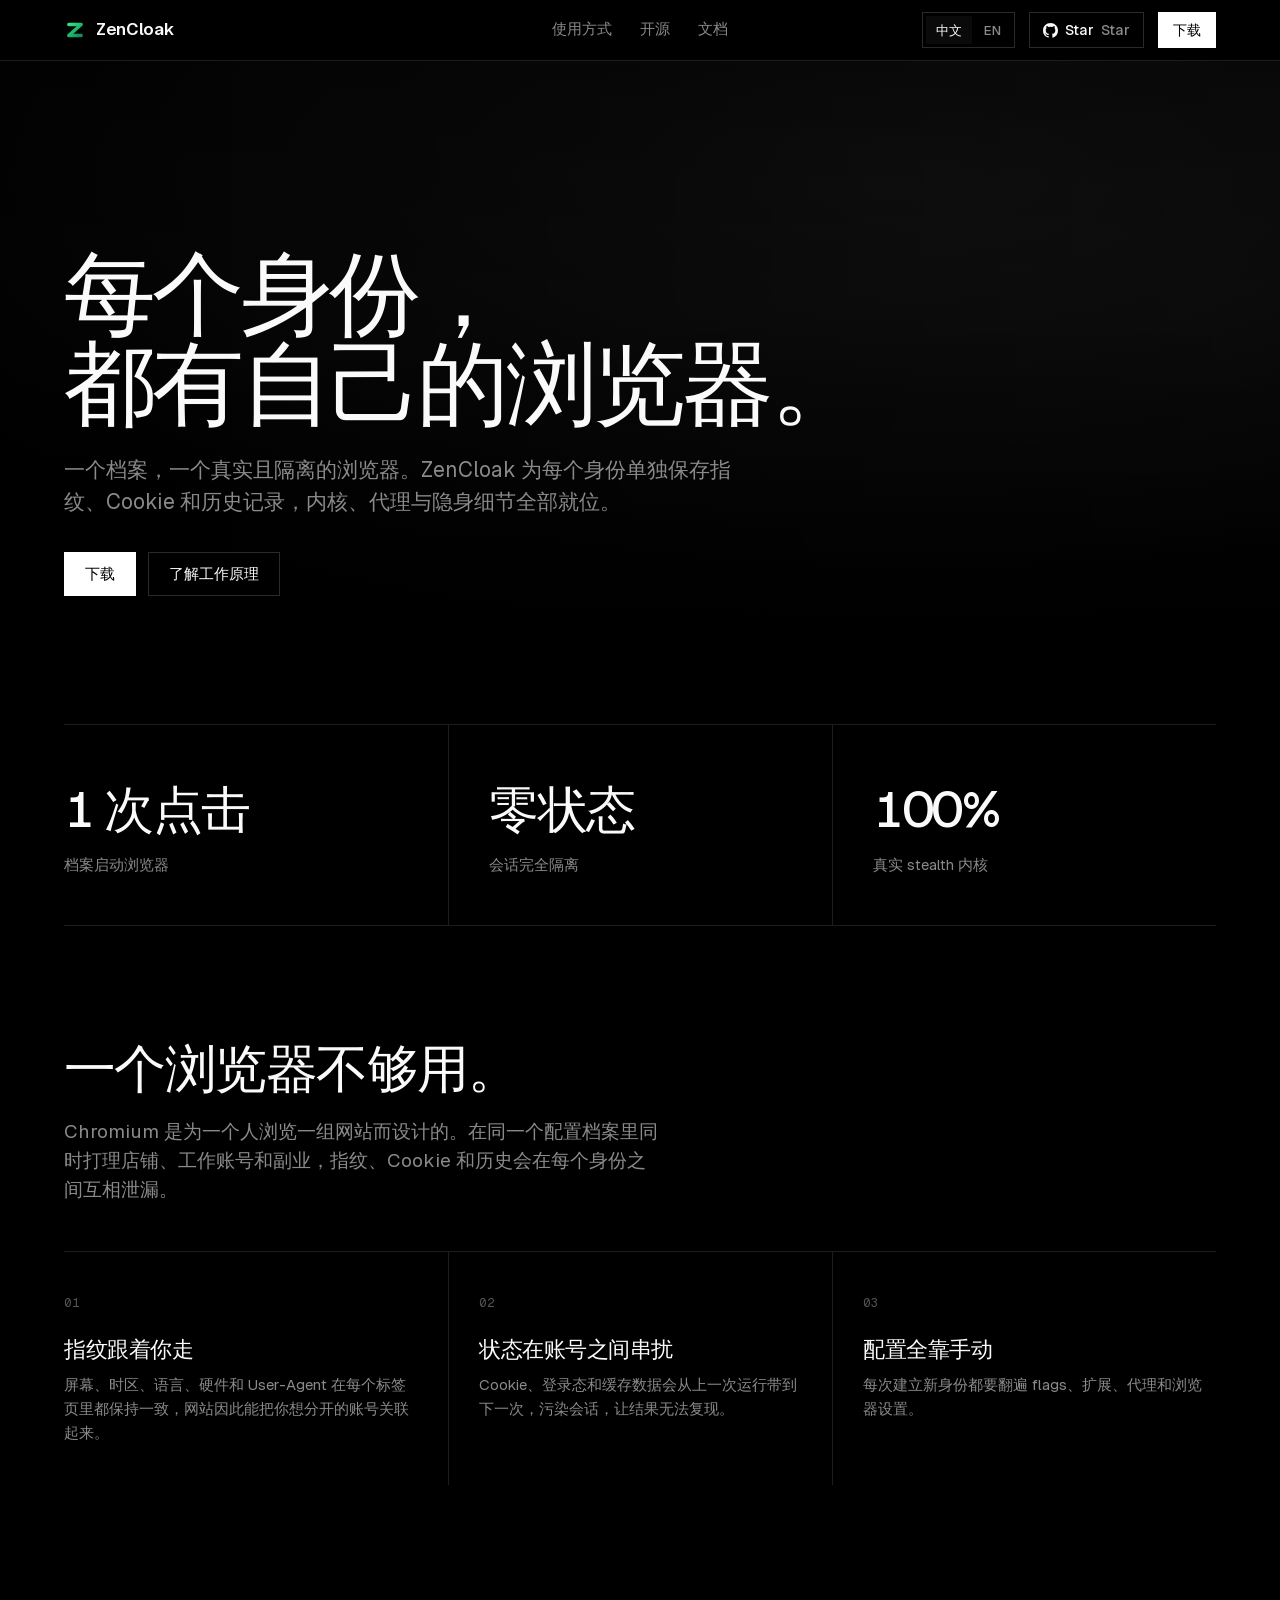
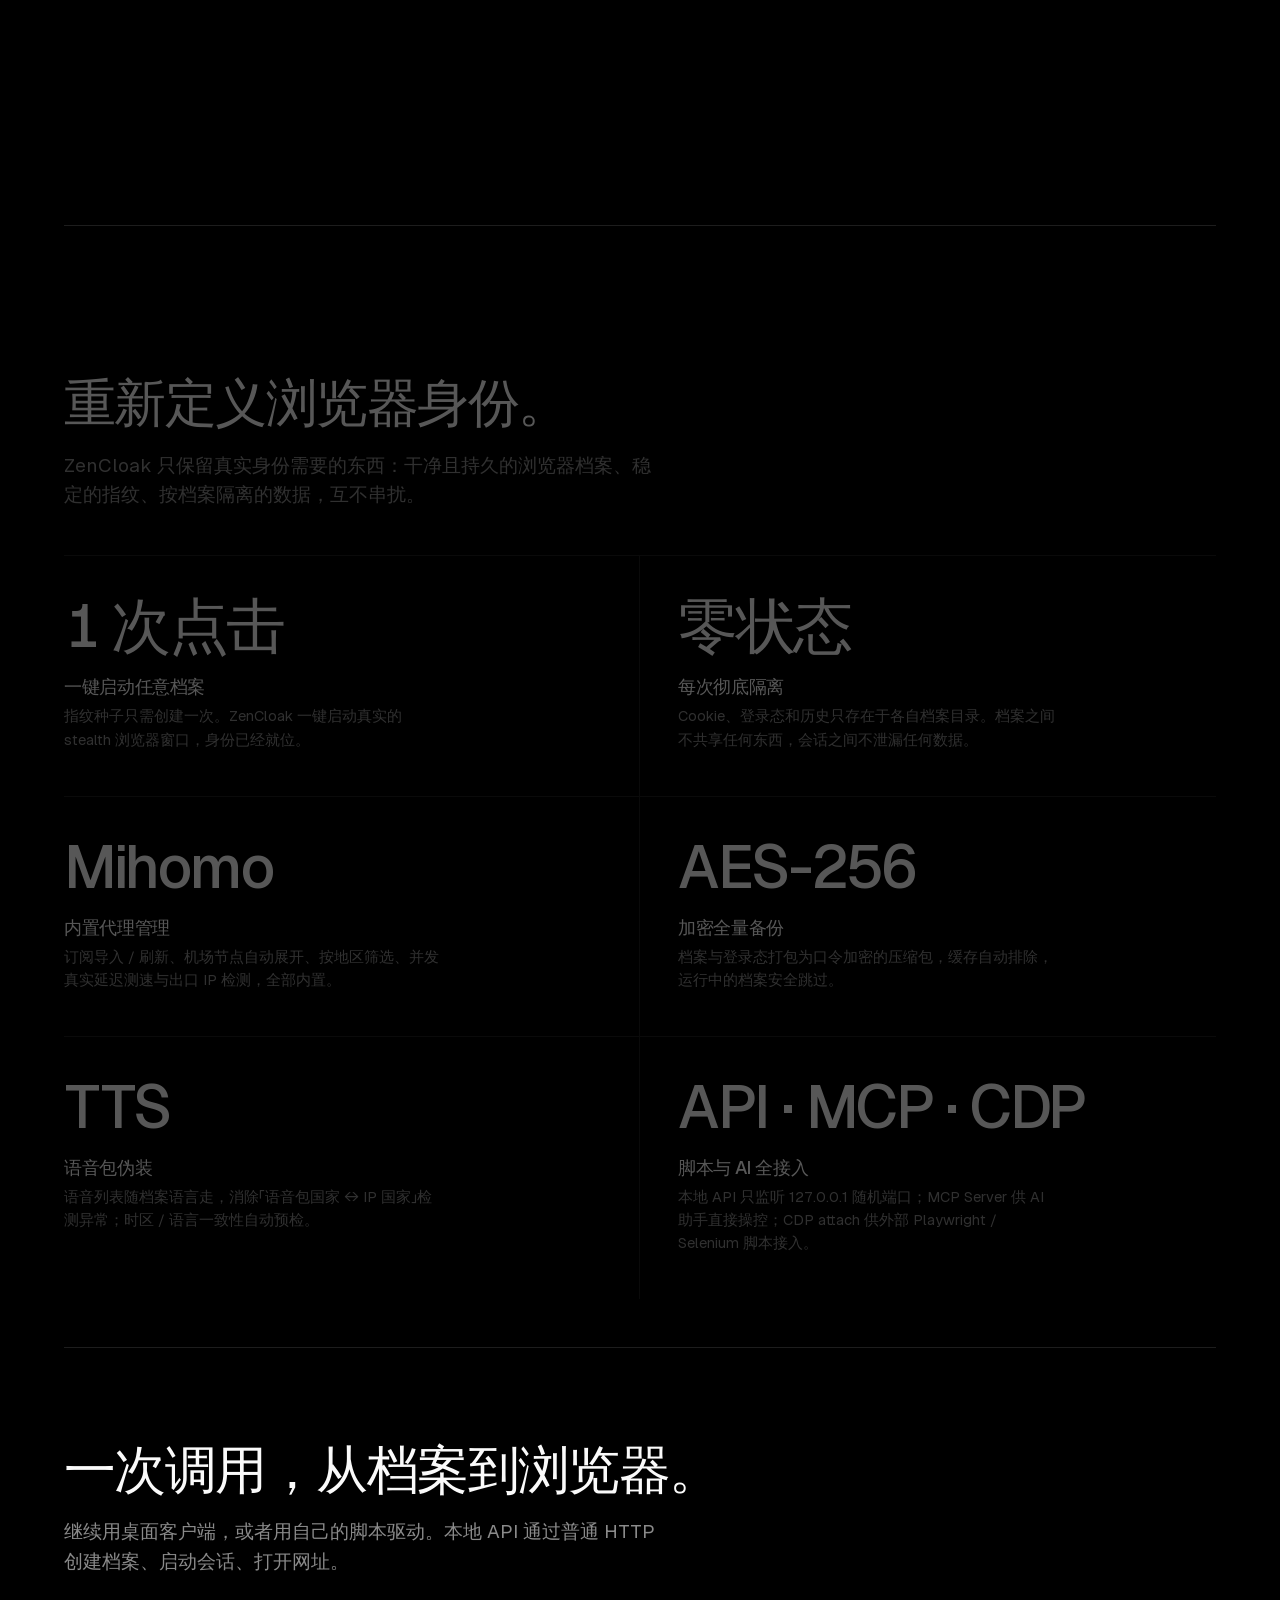
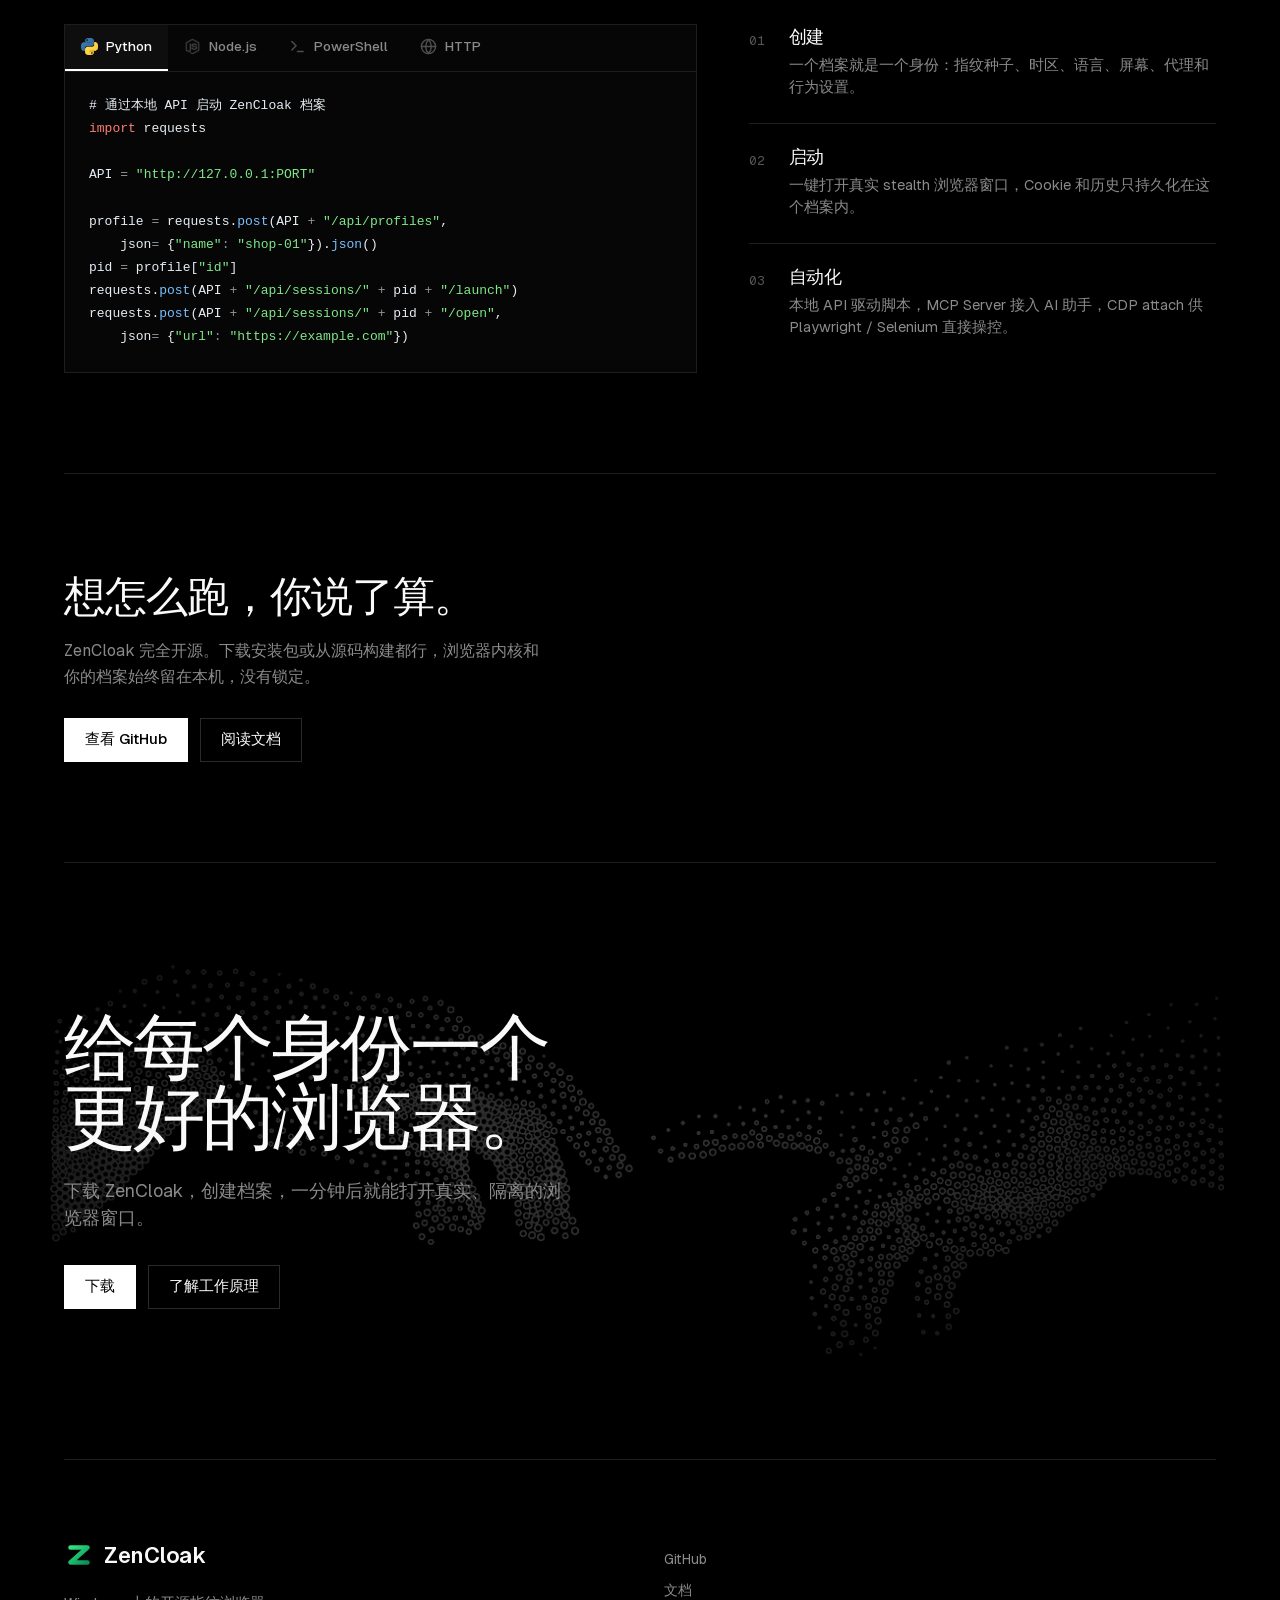
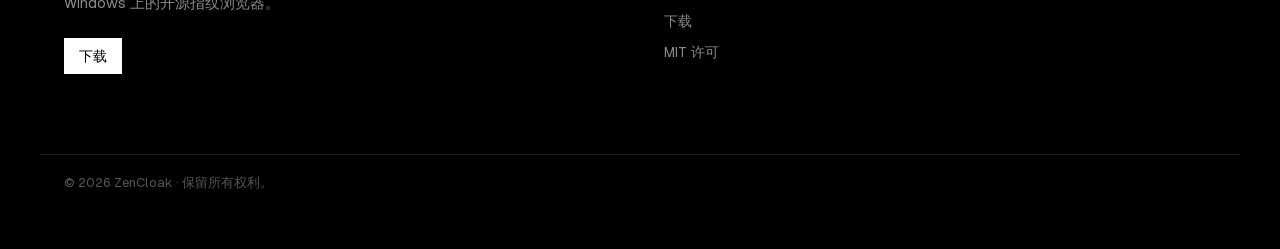
==== commit 1ad0f8eb: "feat(site): English interface with 中/EN language switch - site/i18n.js: full EN dictionary, data-i18" ====
--- a/site/index.html
+++ b/site/index.html
@@ -7,6 +7,7 @@
 <link rel="icon" href="favicon.ico" sizes="32x32">
 <meta name="theme-color" content="#000000">
 <link rel="stylesheet" href="styles.css">
+<script src="i18n.js" defer></script>
 </head>
 <body>
 
@@ -16,26 +17,34 @@
       <img class="mark" src="assets/logo.svg" alt=""> ZenCloak
     </a>
     <nav class="nav-links">
-      <a href="#how">使用方式</a>
-      <a href="#opensource">开源</a>
-      <a href="https://github.com/jiabirc6/ZenCloak#readme">文档</a>
+      <a href="#how" data-i18n="nav-how">使用方式</a>
+      <a href="#opensource" data-i18n="nav-opensource">开源</a>
+      <a href="https://github.com/jiabirc6/ZenCloak#readme" data-i18n="nav-docs">文档</a>
     </nav>
     <div class="nav-right">
+      <div class="lang-switch" role="group" aria-label="语言 / Language">
+        <button class="lang-btn active" data-lang="zh" type="button">中文</button>
+        <button class="lang-btn" data-lang="en" type="button">EN</button>
+      </div>
       <a class="gh-pill" href="#opensource">
         <svg width="15" height="15" viewBox="0 0 16 16" fill="currentColor" aria-hidden="true"><path d="M8 0C3.58 0 0 3.58 0 8a8 8 0 0 0 5.47 7.59c.4.07.55-.17.55-.38v-1.34c-2.23.49-2.7-1.07-2.7-1.07-.36-.93-.89-1.18-.89-1.18-.73-.5.05-.49.05-.49.81.06 1.24.83 1.24.83.71 1.22 1.87.87 2.33.66.07-.52.28-.87.51-1.07-1.78-.2-3.64-.89-3.64-3.95 0-.87.31-1.59.82-2.15-.08-.2-.36-1.02.08-2.12 0 0 .67-.21 2.2.82a7.6 7.6 0 0 1 4 0c1.53-1.04 2.2-.82 2.2-.82.44 1.1.16 1.92.08 2.12.51.56.82 1.28.82 2.15 0 3.07-1.87 3.75-3.65 3.95.29.25.54.73.54 1.48v2.2c0 .21.15.46.55.38A8 8 0 0 0 16 8c0-4.42-3.58-8-8-8Z"></path></svg>
         <span class="star-text">Star</span>
         <span class="star" id="starCount">Star</span>
       </a>
-      <a class="btn btn-primary btn-sm" href="https://github.com/jiabirc6/ZenCloak/releases/latest">下载</a>
+      <a class="btn btn-primary btn-sm" data-i18n="btn-download" href="https://github.com/jiabirc6/ZenCloak/releases/latest">下载</a>
     </div>
     <button class="nav-toggle" id="navToggle" aria-label="Menu" aria-expanded="false"><span></span></button>
   </div>
 </header>
 <div class="mnav" id="mnav">
-  <a href="#how">使用方式</a>
-  <a href="#opensource">开源</a>
-  <a href="https://github.com/jiabirc6/ZenCloak#readme">文档</a>
-  <div class="mcta"><a class="btn btn-primary" href="https://github.com/jiabirc6/ZenCloak/releases/latest" style="width:100%;justify-content:center">下载</a></div>
+  <div class="lang-switch mnav-lang" role="group" aria-label="语言 / Language">
+    <button class="lang-btn active" data-lang="zh" type="button">中文</button>
+    <button class="lang-btn" data-lang="en" type="button">EN</button>
+  </div>
+  <a href="#how" data-i18n="nav-how">使用方式</a>
+  <a href="#opensource" data-i18n="nav-opensource">开源</a>
+  <a href="https://github.com/jiabirc6/ZenCloak#readme" data-i18n="nav-docs">文档</a>
+  <div class="mcta"><a class="btn btn-primary" data-i18n="btn-download" href="https://github.com/jiabirc6/ZenCloak/releases/latest" style="width:100%;justify-content:center">下载</a></div>
 </div>
 
 <a id="top"></a>
@@ -47,11 +56,11 @@
   <div class="hero-veil"></div>
   <div class="hero-inner">
     <div class="hero-copy">
-      <h1 class="reveal in">每个身份，<br>都有自己的浏览器。</h1>
-      <p class="hero-sub reveal d1 in">一个档案，一个真实且隔离的浏览器。ZenCloak 为每个身份单独保存指纹、Cookie 和历史记录，内核、代理与隐身细节全部就位。</p>
+      <h1 class="reveal in" data-i18n-html="hero-h1">每个身份，<br>都有自己的浏览器。</h1>
+      <p class="hero-sub reveal d1 in" data-i18n="hero-sub">一个档案，一个真实且隔离的浏览器。ZenCloak 为每个身份单独保存指纹、Cookie 和历史记录，内核、代理与隐身细节全部就位。</p>
       <div class="hero-actions reveal d2 in">
-        <a class="btn btn-primary" href="https://github.com/jiabirc6/ZenCloak/releases/latest">下载</a>
-        <a class="btn btn-ghost" href="#how">了解工作原理</a>
+        <a class="btn btn-primary" data-i18n="btn-download" href="https://github.com/jiabirc6/ZenCloak/releases/latest">下载</a>
+        <a class="btn btn-ghost" data-i18n="btn-how" href="#how">了解工作原理</a>
       </div>
     </div>
   </div>
@@ -59,9 +68,9 @@
 
 <section class="statband">
   <div class="wrap stats">
-    <div class="stat reveal in"><div class="num" data-count="1" data-suffix=" 次点击">1 次点击</div><div class="lbl">档案启动浏览器</div></div>
-    <div class="stat reveal d1 in"><div class="num">零状态</div><div class="lbl">会话完全隔离</div></div>
-    <div class="stat reveal d2 in"><div class="num" data-count="100" data-suffix="%">100%</div><div class="lbl">真实 stealth 内核</div></div>
+    <div class="stat reveal in"><div class="num" data-count="1" data-suffix=" 次点击" data-i18n="stat1-num" data-i18n-suffix="stat1-suffix">1 次点击</div><div class="lbl" data-i18n="stat1-lbl">档案启动浏览器</div></div>
+    <div class="stat reveal d1 in"><div class="num" data-i18n="stat2-num">零状态</div><div class="lbl" data-i18n="stat2-lbl">会话完全隔离</div></div>
+    <div class="stat reveal d2 in"><div class="num" data-count="100" data-suffix="%">100%</div><div class="lbl" data-i18n="stat3-lbl">真实 stealth 内核</div></div>
   </div>
 </section>
 
@@ -71,24 +80,24 @@
     <div class="panel-body">
       <div class="section-inner">
         <div class="sec-head">
-          <h2 class="h-section reveal in">一个浏览器不够用。</h2>
-          <p class="lead reveal d1 in">Chromium 是为一个人浏览一组网站而设计的。在同一个配置档案里同时打理店铺、工作账号和副业，指纹、Cookie 和历史会在每个身份之间互相泄漏。</p>
+          <h2 class="h-section reveal in" data-i18n="problem-h2">一个浏览器不够用。</h2>
+          <p class="lead reveal d1 in" data-i18n="problem-lead">Chromium 是为一个人浏览一组网站而设计的。在同一个配置档案里同时打理店铺、工作账号和副业，指纹、Cookie 和历史会在每个身份之间互相泄漏。</p>
         </div>
         <div class="prob-grid">
           <div class="prob reveal in">
             <span class="idx">01</span>
-            <h3>指纹跟着你走</h3>
-            <p>屏幕、时区、语言、硬件和 User-Agent 在每个标签页里都保持一致，网站因此能把你想分开的账号关联起来。</p>
+            <h3 data-i18n="problem-1-h">指纹跟着你走</h3>
+            <p data-i18n="problem-1-p">屏幕、时区、语言、硬件和 User-Agent 在每个标签页里都保持一致，网站因此能把你想分开的账号关联起来。</p>
           </div>
           <div class="prob reveal d1 in">
             <span class="idx">02</span>
-            <h3>状态在账号之间串扰</h3>
-            <p>Cookie、登录态和缓存数据会从上一次运行带到下一次，污染会话，让结果无法复现。</p>
+            <h3 data-i18n="problem-2-h">状态在账号之间串扰</h3>
+            <p data-i18n="problem-2-p">Cookie、登录态和缓存数据会从上一次运行带到下一次，污染会话，让结果无法复现。</p>
           </div>
           <div class="prob reveal d2 in">
             <span class="idx">03</span>
-            <h3>配置全靠手动</h3>
-            <p>每次建立新身份都要翻遍 flags、扩展、代理和浏览器设置。</p>
+            <h3 data-i18n="problem-3-h">配置全靠手动</h3>
+            <p data-i18n="problem-3-p">每次建立新身份都要翻遍 flags、扩展、代理和浏览器设置。</p>
           </div>
         </div>
       </div>
@@ -99,39 +108,39 @@
     <div class="panel-body">
       <div class="section-inner">
         <div class="sec-head">
-          <h2 class="h-section reveal in">重新定义浏览器身份。</h2>
-          <p class="lead reveal d1 in">ZenCloak 只保留真实身份需要的东西：干净且持久的浏览器档案、稳定的指纹、按档案隔离的数据，互不串扰。</p>
+          <h2 class="h-section reveal in" data-i18n="engine-h2">重新定义浏览器身份。</h2>
+          <p class="lead reveal d1 in" data-i18n="engine-lead">ZenCloak 只保留真实身份需要的东西：干净且持久的浏览器档案、稳定的指纹、按档案隔离的数据，互不串扰。</p>
         </div>
         <div class="feat-grid">
           <div class="feat reveal in">
-            <div class="metric">1 次点击</div>
-            <h3>一键启动任意档案</h3>
-            <p>指纹种子只需创建一次。ZenCloak 一键启动真实的 stealth 浏览器窗口，身份已经就位。</p>
+            <div class="metric" data-i18n="feat-1-m">1 次点击</div>
+            <h3 data-i18n="feat-1-h">一键启动任意档案</h3>
+            <p data-i18n="feat-1-p">指纹种子只需创建一次。ZenCloak 一键启动真实的 stealth 浏览器窗口，身份已经就位。</p>
           </div>
           <div class="feat reveal d1 in">
-            <div class="metric">零状态</div>
-            <h3>每次彻底隔离</h3>
-            <p>Cookie、登录态和历史只存在于各自档案目录。档案之间不共享任何东西，会话之间不泄漏任何数据。</p>
+            <div class="metric" data-i18n="feat-2-m">零状态</div>
+            <h3 data-i18n="feat-2-h">每次彻底隔离</h3>
+            <p data-i18n="feat-2-p">Cookie、登录态和历史只存在于各自档案目录。档案之间不共享任何东西，会话之间不泄漏任何数据。</p>
           </div>
           <div class="feat reveal in">
             <div class="metric">Mihomo</div>
-            <h3>内置代理管理</h3>
-            <p>订阅导入 / 刷新、机场节点自动展开、按地区筛选、并发真实延迟测速与出口 IP 检测，全部内置。</p>
+            <h3 data-i18n="feat-3-h">内置代理管理</h3>
+            <p data-i18n="feat-3-p">订阅导入 / 刷新、机场节点自动展开、按地区筛选、并发真实延迟测速与出口 IP 检测，全部内置。</p>
           </div>
           <div class="feat reveal d1 in">
             <div class="metric">AES-256</div>
-            <h3>加密全量备份</h3>
-            <p>档案与登录态打包为口令加密的压缩包，缓存自动排除，运行中的档案安全跳过。</p>
+            <h3 data-i18n="feat-4-h">加密全量备份</h3>
+            <p data-i18n="feat-4-p">档案与登录态打包为口令加密的压缩包，缓存自动排除，运行中的档案安全跳过。</p>
           </div>
           <div class="feat reveal in">
             <div class="metric">TTS</div>
-            <h3>语音包伪装</h3>
-            <p>语音列表随档案语言走，消除「语音包国家 ↔ IP 国家」检测异常；时区 / 语言一致性自动预检。</p>
+            <h3 data-i18n="feat-5-h">语音包伪装</h3>
+            <p data-i18n="feat-5-p">语音列表随档案语言走，消除「语音包国家 ↔ IP 国家」检测异常；时区 / 语言一致性自动预检。</p>
           </div>
           <div class="feat reveal d1 in">
             <div class="metric">API · MCP · CDP</div>
-            <h3>脚本与 AI 全接入</h3>
-            <p>本地 API 只监听 127.0.0.1 随机端口；MCP Server 供 AI 助手直接操控；CDP attach 供外部 Playwright / Selenium 脚本接入。</p>
+            <h3 data-i18n="feat-6-h">脚本与 AI 全接入</h3>
+            <p data-i18n="feat-6-p">本地 API 只监听 127.0.0.1 随机端口；MCP Server 供 AI 助手直接操控；CDP attach 供外部 Playwright / Selenium 脚本接入。</p>
           </div>
         </div>
       </div>
@@ -143,8 +152,8 @@
 <section class="section" id="how">
   <div class="section-inner">
     <div class="sec-head">
-      <h2 class="h-section reveal in">一次调用，从档案到浏览器。</h2>
-      <p class="lead reveal d1 in">继续用桌面客户端，或者用自己的脚本驱动。本地 API 通过普通 HTTP 创建档案、启动会话、打开网址。</p>
+      <h2 class="h-section reveal in" data-i18n="how-h2">一次调用，从档案到浏览器。</h2>
+      <p class="lead reveal d1 in" data-i18n="how-lead">继续用桌面客户端，或者用自己的脚本驱动。本地 API 通过普通 HTTP 创建档案、启动会话、打开网址。</p>
     </div>
     <div class="how">
       <div class="code-panel reveal in">
@@ -159,15 +168,15 @@
       <div class="steps reveal d1 in">
         <div class="step">
           <span class="sidx">01</span>
-          <div><h3>创建</h3><p>一个档案就是一个身份：指纹种子、时区、语言、屏幕、代理和行为设置。</p></div>
+          <div><h3 data-i18n="step-1-h">创建</h3><p data-i18n="step-1-p">一个档案就是一个身份：指纹种子、时区、语言、屏幕、代理和行为设置。</p></div>
         </div>
         <div class="step">
           <span class="sidx">02</span>
-          <div><h3>启动</h3><p>一键打开真实 stealth Chromium 窗口，Cookie 和历史只持久化在这个档案内。</p></div>
+          <div><h3 data-i18n="step-2-h">启动</h3><p data-i18n="step-2-p">一键打开真实 stealth 浏览器窗口，Cookie 和历史只持久化在这个档案内。</p></div>
         </div>
         <div class="step">
           <span class="sidx">03</span>
-          <div><h3>自动化</h3><p>本地 API 驱动脚本，MCP Server 接入 AI 助手，CDP attach 供 Playwright / Selenium 直接操控。</p></div>
+          <div><h3 data-i18n="step-3-h">自动化</h3><p data-i18n="step-3-p">本地 API 驱动脚本，MCP Server 接入 AI 助手，CDP attach 供 Playwright / Selenium 直接操控。</p></div>
         </div>
       </div>
     </div>
@@ -178,14 +187,14 @@
   <div class="section-inner">
     <div class="oss oss-single">
       <div class="reveal in">
-        <h2>想怎么跑，你说了算。</h2>
-        <p>ZenCloak 完全开源。下载安装包或从源码构建都行，浏览器内核和你的档案始终留在本机，没有锁定。</p>
+        <h2 data-i18n="oss-h2">想怎么跑，你说了算。</h2>
+        <p data-i18n="oss-p">ZenCloak 完全开源。下载安装包或从源码构建都行，浏览器内核和你的档案始终留在本机，没有锁定。</p>
         <div class="oss-actions">
-          <a class="btn btn-primary" href="https://github.com/jiabirc6/ZenCloak">
+          <a class="btn btn-primary" data-i18n="oss-github" href="https://github.com/jiabirc6/ZenCloak">
             <svg width="16" height="16" viewBox="0 0 16 16" fill="currentColor" aria-hidden="true"><path d="M8 0C3.58 0 0 3.58 0 8a8 8 0 0 0 5.47 7.59c.4.07.55-.17.55-.38v-1.34c-2.23.49-2.7-1.07-2.7-1.07-.36-.93-.89-1.18-.89-1.18-.73-.5.05-.49.05-.49.81.06 1.24.83 1.24.83.71 1.22 1.87.87 2.33.66.07-.52.28-.87.51-1.07-1.78-.2-3.64-.89-3.64-3.95 0-.87.31-1.59.82-2.15-.08-.2-.36-1.02.08-2.12 0 0 .67-.21 2.2.82a7.6 7.6 0 0 1 4 0c1.53-1.04 2.2-.82 2.2-.82.44 1.1.16 1.92.08 2.12.51.56.82 1.28.82 2.15 0 3.07-1.87 3.75-3.65 3.95.29.25.54.73.54 1.48v2.2c0 .21.15.46.55.38A8 8 0 0 0 16 8c0-4.42-3.58-8-8-8Z"></path></svg>
             查看 GitHub
           </a>
-          <a class="btn btn-ghost" href="https://github.com/jiabirc6/ZenCloak#readme">阅读文档</a>
+          <a class="btn btn-ghost" data-i18n="oss-docs" href="https://github.com/jiabirc6/ZenCloak#readme">阅读文档</a>
         </div>
       </div>
     </div>
@@ -197,11 +206,11 @@
   <div class="cta-mask"></div>
   <div class="cta-inner">
     <div class="cta-copy">
-      <h2 class="reveal in">给每个身份一个<br>更好的浏览器。</h2>
-      <p class="reveal d1 in">下载 ZenCloak，创建档案，一分钟后就能打开真实、隔离的 Chromium 窗口。</p>
+      <h2 class="reveal in" data-i18n-html="cta-h2">给每个身份一个<br>更好的浏览器。</h2>
+      <p class="reveal d1 in" data-i18n="cta-p">下载 ZenCloak，创建档案，一分钟后就能打开真实、隔离的浏览器窗口。</p>
       <div class="cta-actions reveal d2 in">
-        <a class="btn btn-primary" href="https://github.com/jiabirc6/ZenCloak/releases/latest">下载</a>
-        <a class="btn btn-ghost" href="#how">了解工作原理</a>
+        <a class="btn btn-primary" data-i18n="btn-download" href="https://github.com/jiabirc6/ZenCloak/releases/latest">下载</a>
+        <a class="btn btn-ghost" data-i18n="btn-how" href="#how">了解工作原理</a>
       </div>
     </div>
   </div>
@@ -211,21 +220,21 @@
   <div class="footer-inner">
     <div class="footer-brand">
       <a class="brand brand-lg" href="#top"><img class="mark" src="assets/logo.svg" alt=""> ZenCloak</a>
-      <p class="tagline">Windows 上的开源指纹浏览器。</p>
-      <div class="footer-cta"><a class="btn btn-primary btn-sm" href="https://github.com/jiabirc6/ZenCloak/releases/latest">下载</a></div>
+      <p class="tagline" data-i18n="footer-tagline">Windows 上的开源指纹浏览器。</p>
+      <div class="footer-cta"><a class="btn btn-primary btn-sm" data-i18n="btn-download" href="https://github.com/jiabirc6/ZenCloak/releases/latest">下载</a></div>
     </div>
     <div class="footer-links">
-      <a href="https://github.com/jiabirc6/ZenCloak">GitHub</a>
-      <a href="https://github.com/jiabirc6/ZenCloak#readme">文档</a>
-      <a href="https://github.com/jiabirc6/ZenCloak/releases/latest">下载</a>
-      <a href="https://github.com/jiabirc6/ZenCloak/blob/main/LICENSE">MIT 许可</a>
+      <a href="https://github.com/jiabirc6/ZenCloak" data-i18n="footer-github">GitHub</a>
+      <a href="https://github.com/jiabirc6/ZenCloak#readme" data-i18n="nav-docs">文档</a>
+      <a href="https://github.com/jiabirc6/ZenCloak/releases/latest" data-i18n="btn-download">下载</a>
+      <a href="https://github.com/jiabirc6/ZenCloak/blob/main/LICENSE" data-i18n="footer-license">MIT 许可</a>
     </div>
   </div>
   <div class="footer-base">
-    <span>© 2026 ZenCloak · 保留所有权利。</span>
+    <span data-i18n="footer-rights">© 2026 ZenCloak · 保留所有权利。</span>
   </div>
 </footer>
 
 <script src="app.js"></script>
 
-</body></html>
+</body></html>
--- a/site/styles.css
+++ b/site/styles.css
@@ -773,3 +773,31 @@
 .legal th { color: var(--fg-strong); font-weight: 500; background: var(--bg-1); }
 .legal .note { border-left: 1px solid var(--line-2); background: var(--bg-1); padding: 16px 18px; margin: 22px 0; color: var(--muted); font-size: 14.5px; line-height: 1.65; }
 @media (max-width: 760px) { .legal { padding-top: 84px; } }
+
+/* ============================================================
+   LANGUAGE SWITCH
+   ============================================================ */
+.lang-switch {
+  display: inline-flex;
+  align-items: center;
+  gap: 2px;
+  height: 36px;
+  padding: 0 3px;
+  border: 1px solid var(--line-2);
+}
+.lang-btn {
+  border: 0;
+  background: transparent;
+  color: var(--muted);
+  font-family: var(--sans);
+  font-size: 13px;
+  font-weight: 500;
+  line-height: 1;
+  padding: 0 10px;
+  height: 28px;
+  cursor: pointer;
+  transition: color .15s, background .15s;
+}
+.lang-btn.active { background: var(--bg-1); color: var(--fg-strong); }
+.lang-btn:hover:not(.active) { color: var(--fg); }
+.mnav-lang { margin: 0 0 10px; width: fit-content; }
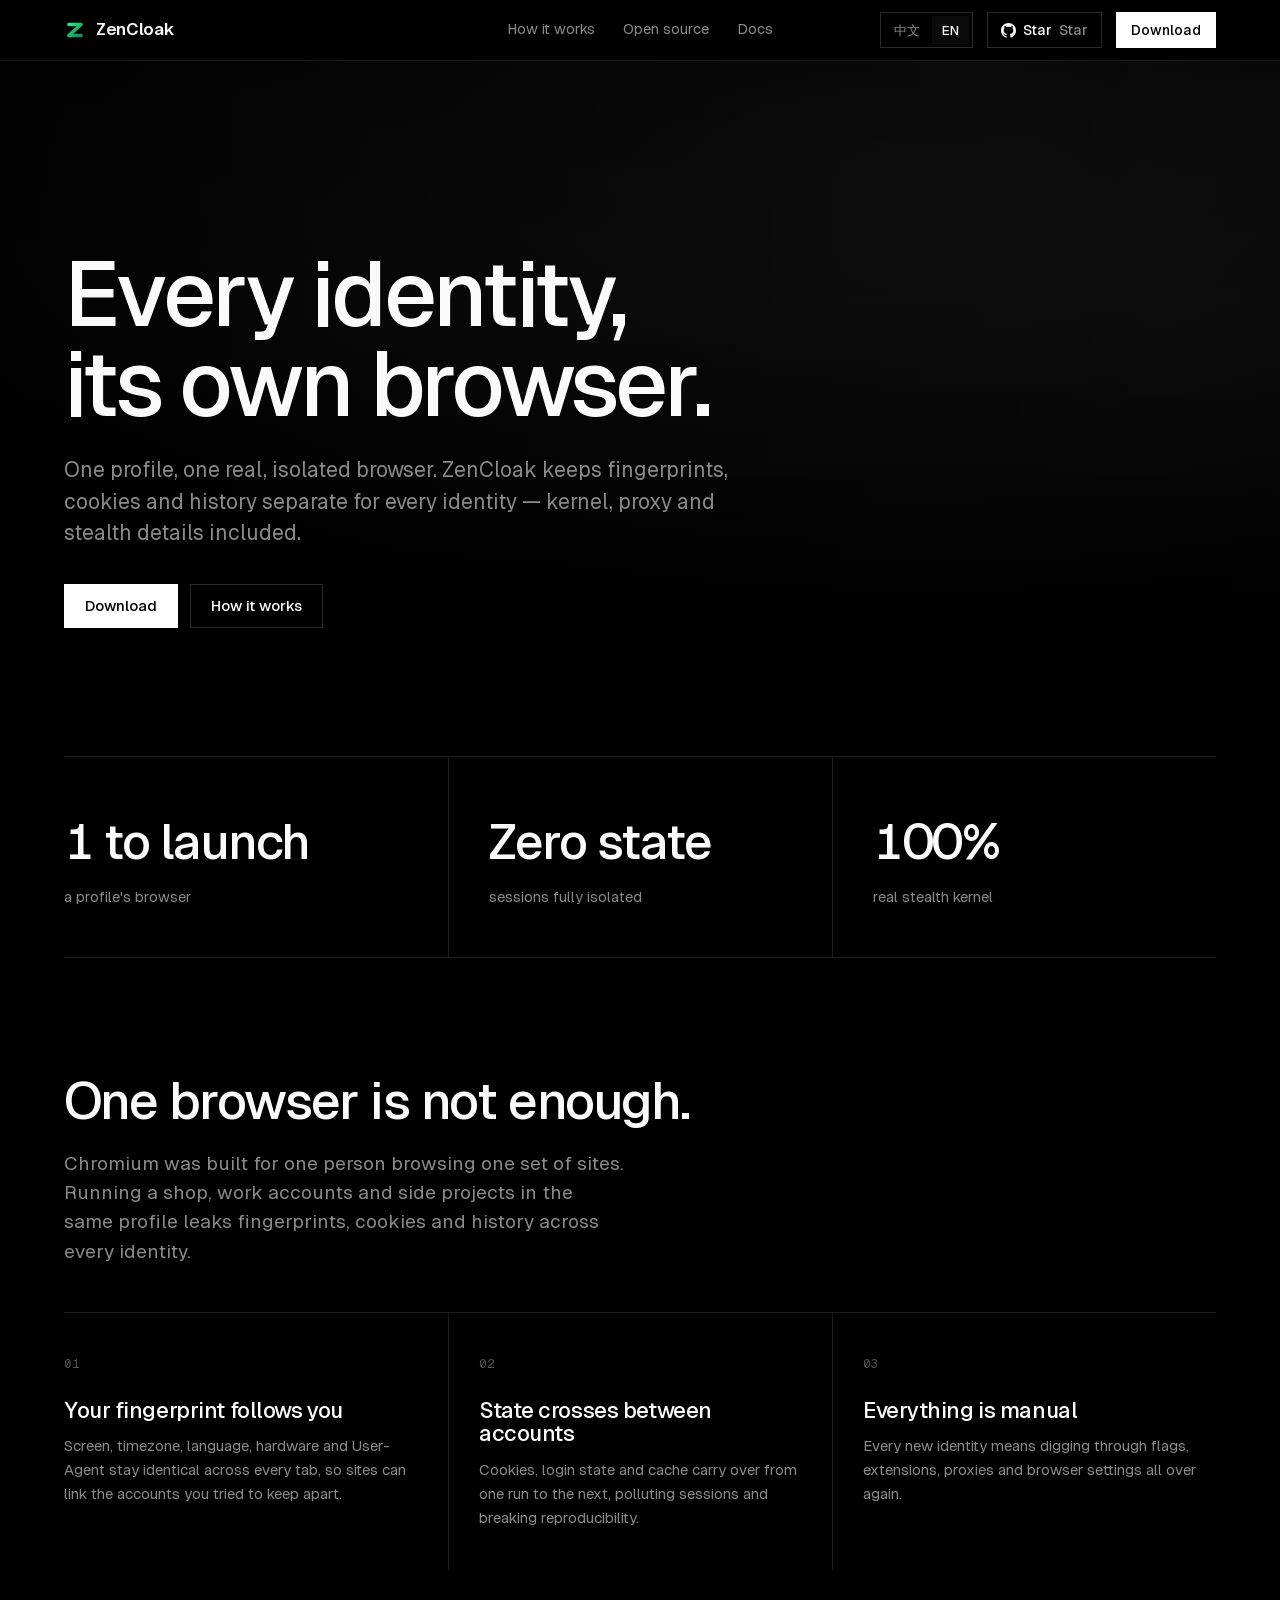
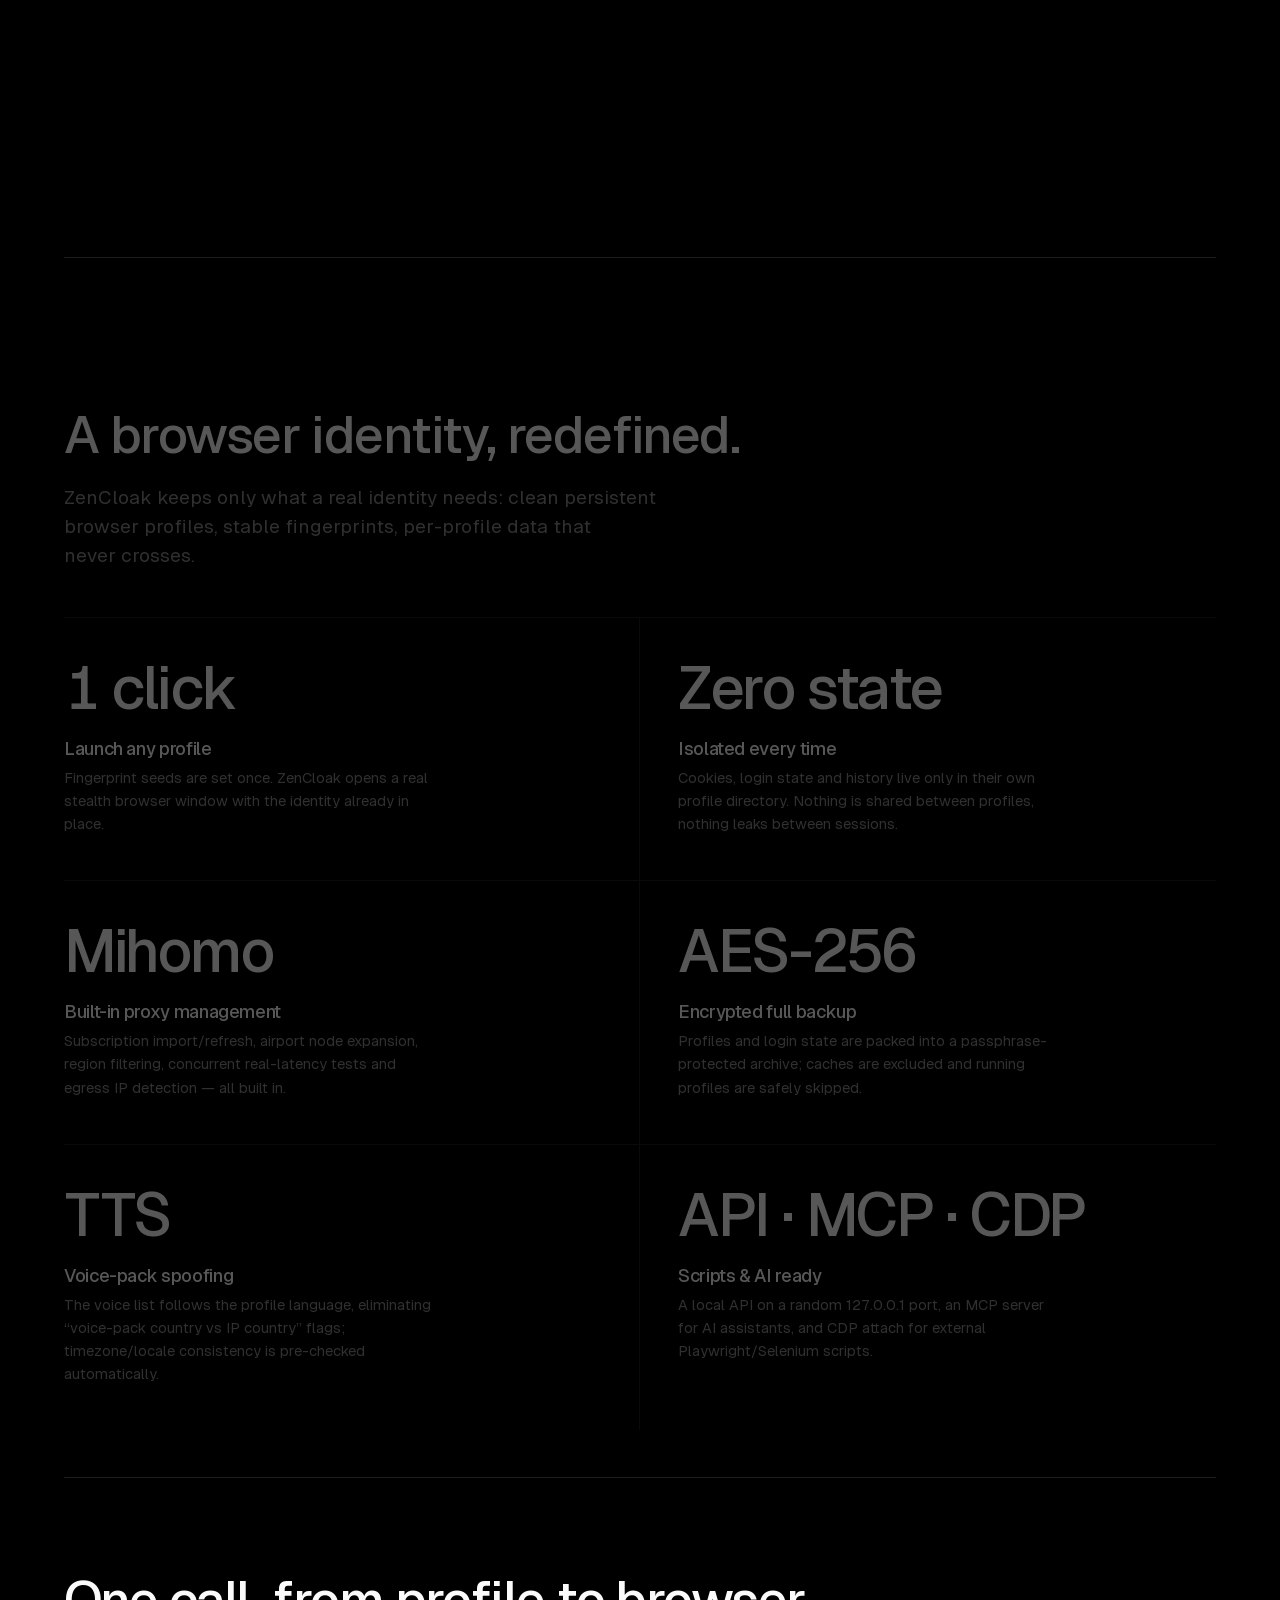
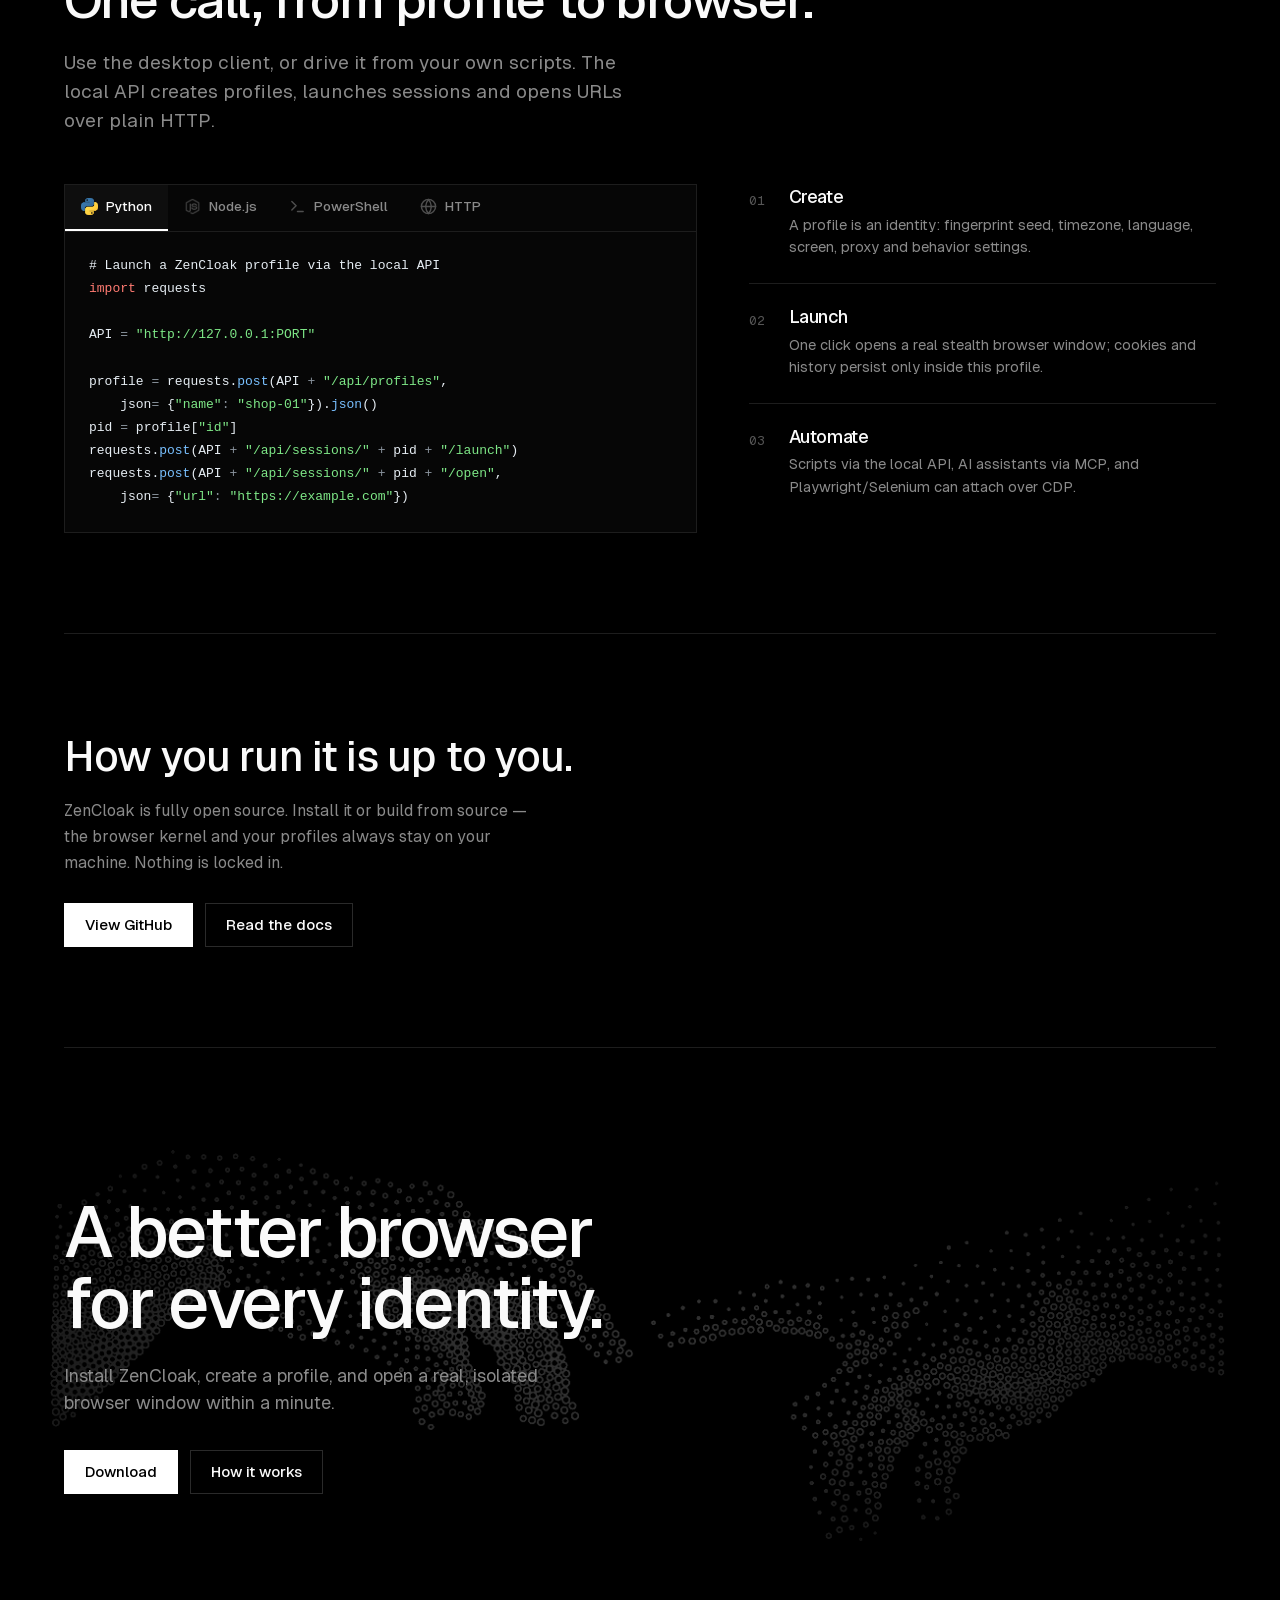
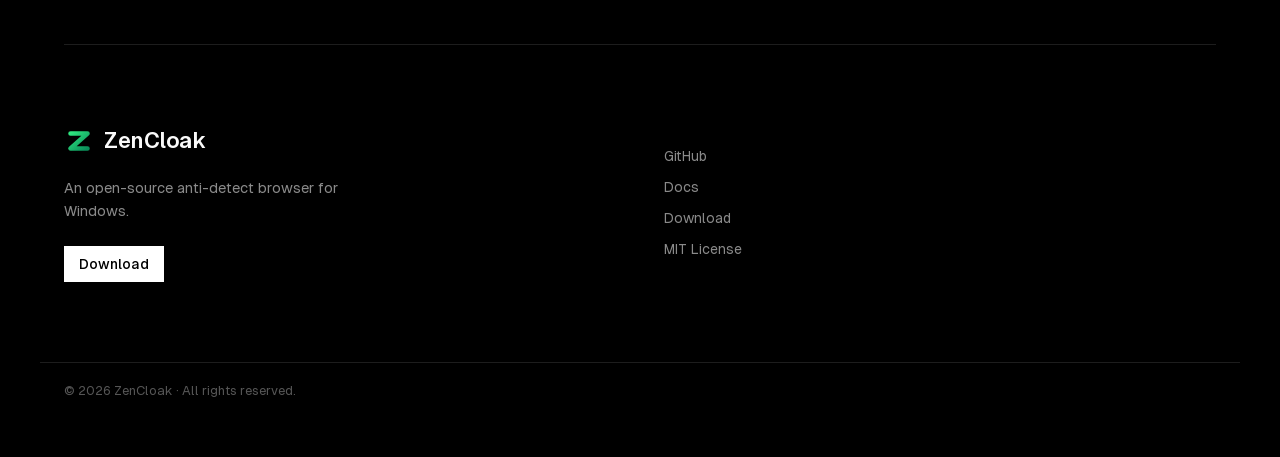
==== commit e81749ed: "docs: neutral wording in doc openings, drop CloakBrowser from meta Openings no longer name the upstr" ====
--- a/site/index.html
+++ b/site/index.html
@@ -3,7 +3,7 @@
 <meta charset="UTF-8">
 <meta name="viewport" content="width=device-width, initial-scale=1.0">
 <title>ZenCloak · 每个身份都有自己的浏览器</title>
-<meta name="description" content="ZenCloak 是基于 CloakBrowser stealth Chromium 的开源指纹浏览器。一个档案，一个隔离的浏览器身份。">
+<meta name="description" content="ZenCloak 是一款基于 stealth Chromium 内核的开源指纹浏览器。一个档案，一个隔离的浏览器身份。">
 <link rel="icon" href="favicon.ico" sizes="32x32">
 <meta name="theme-color" content="#000000">
 <link rel="stylesheet" href="styles.css">
